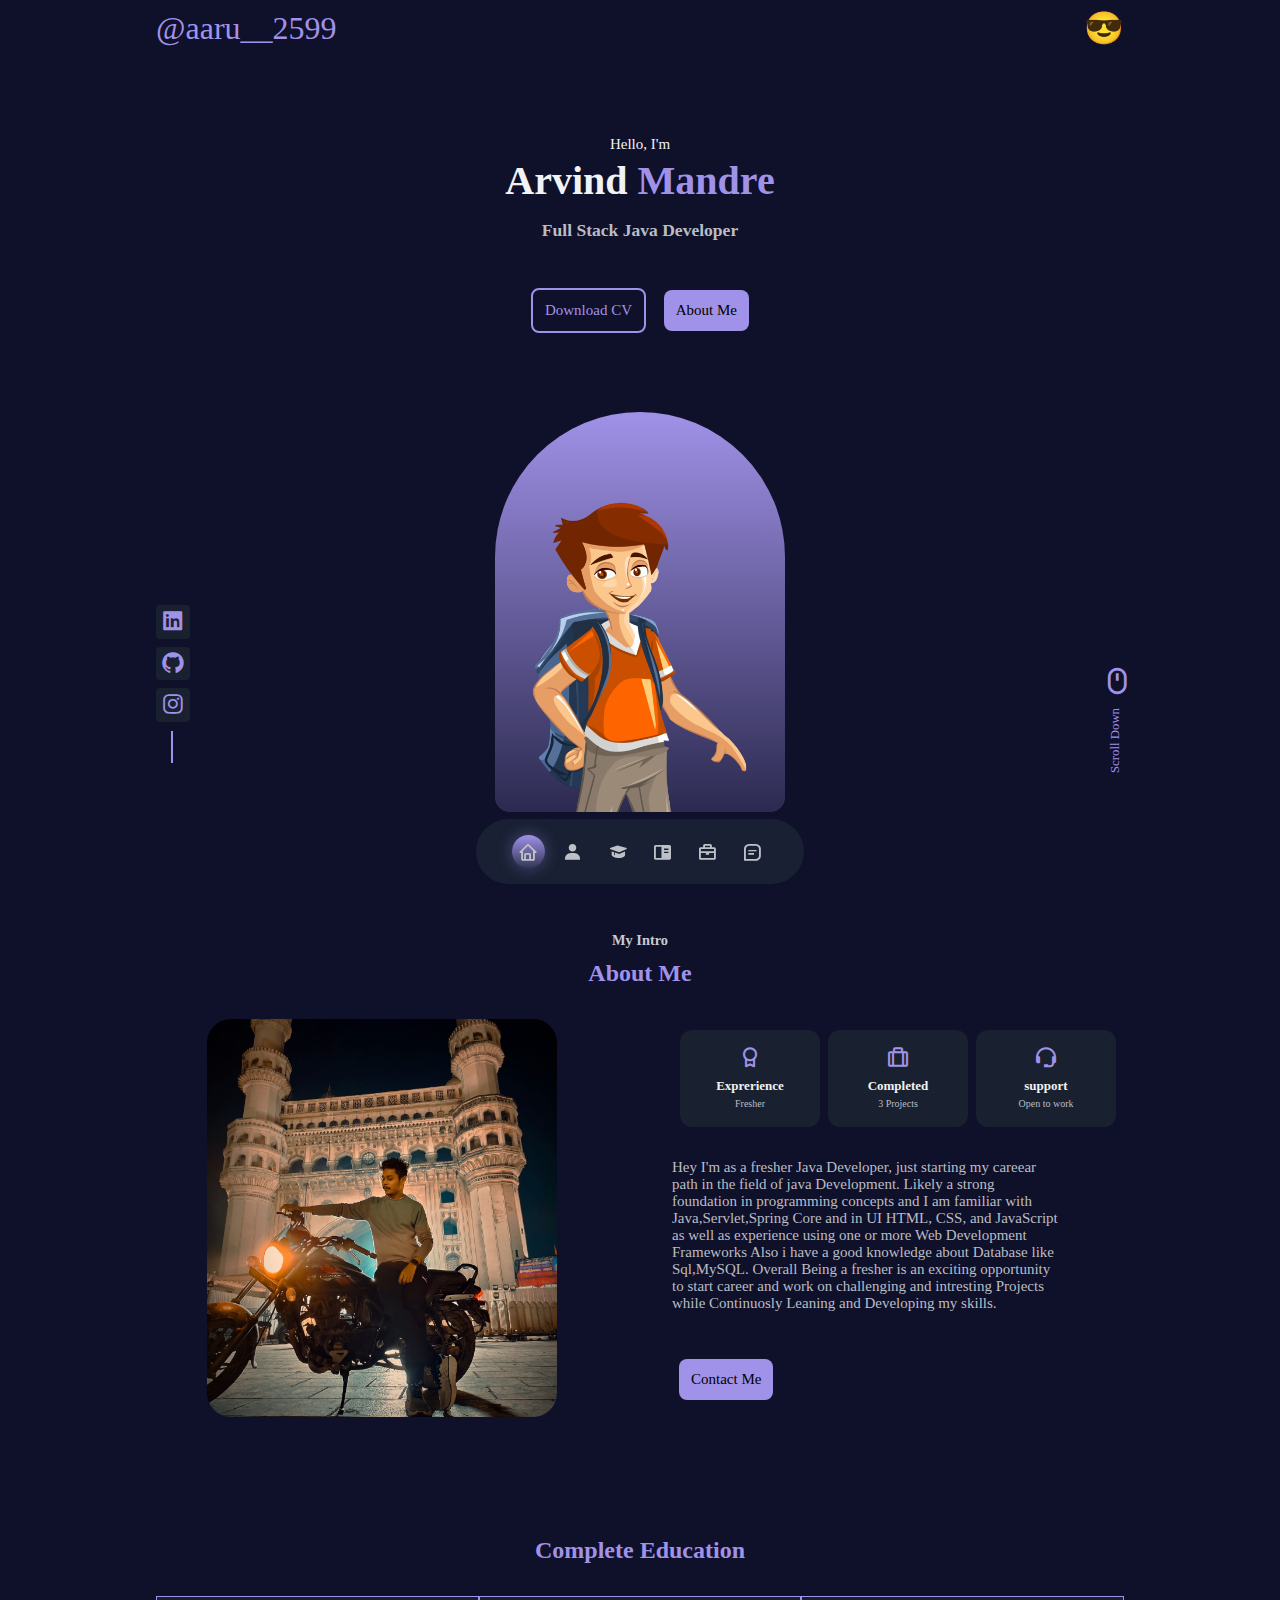
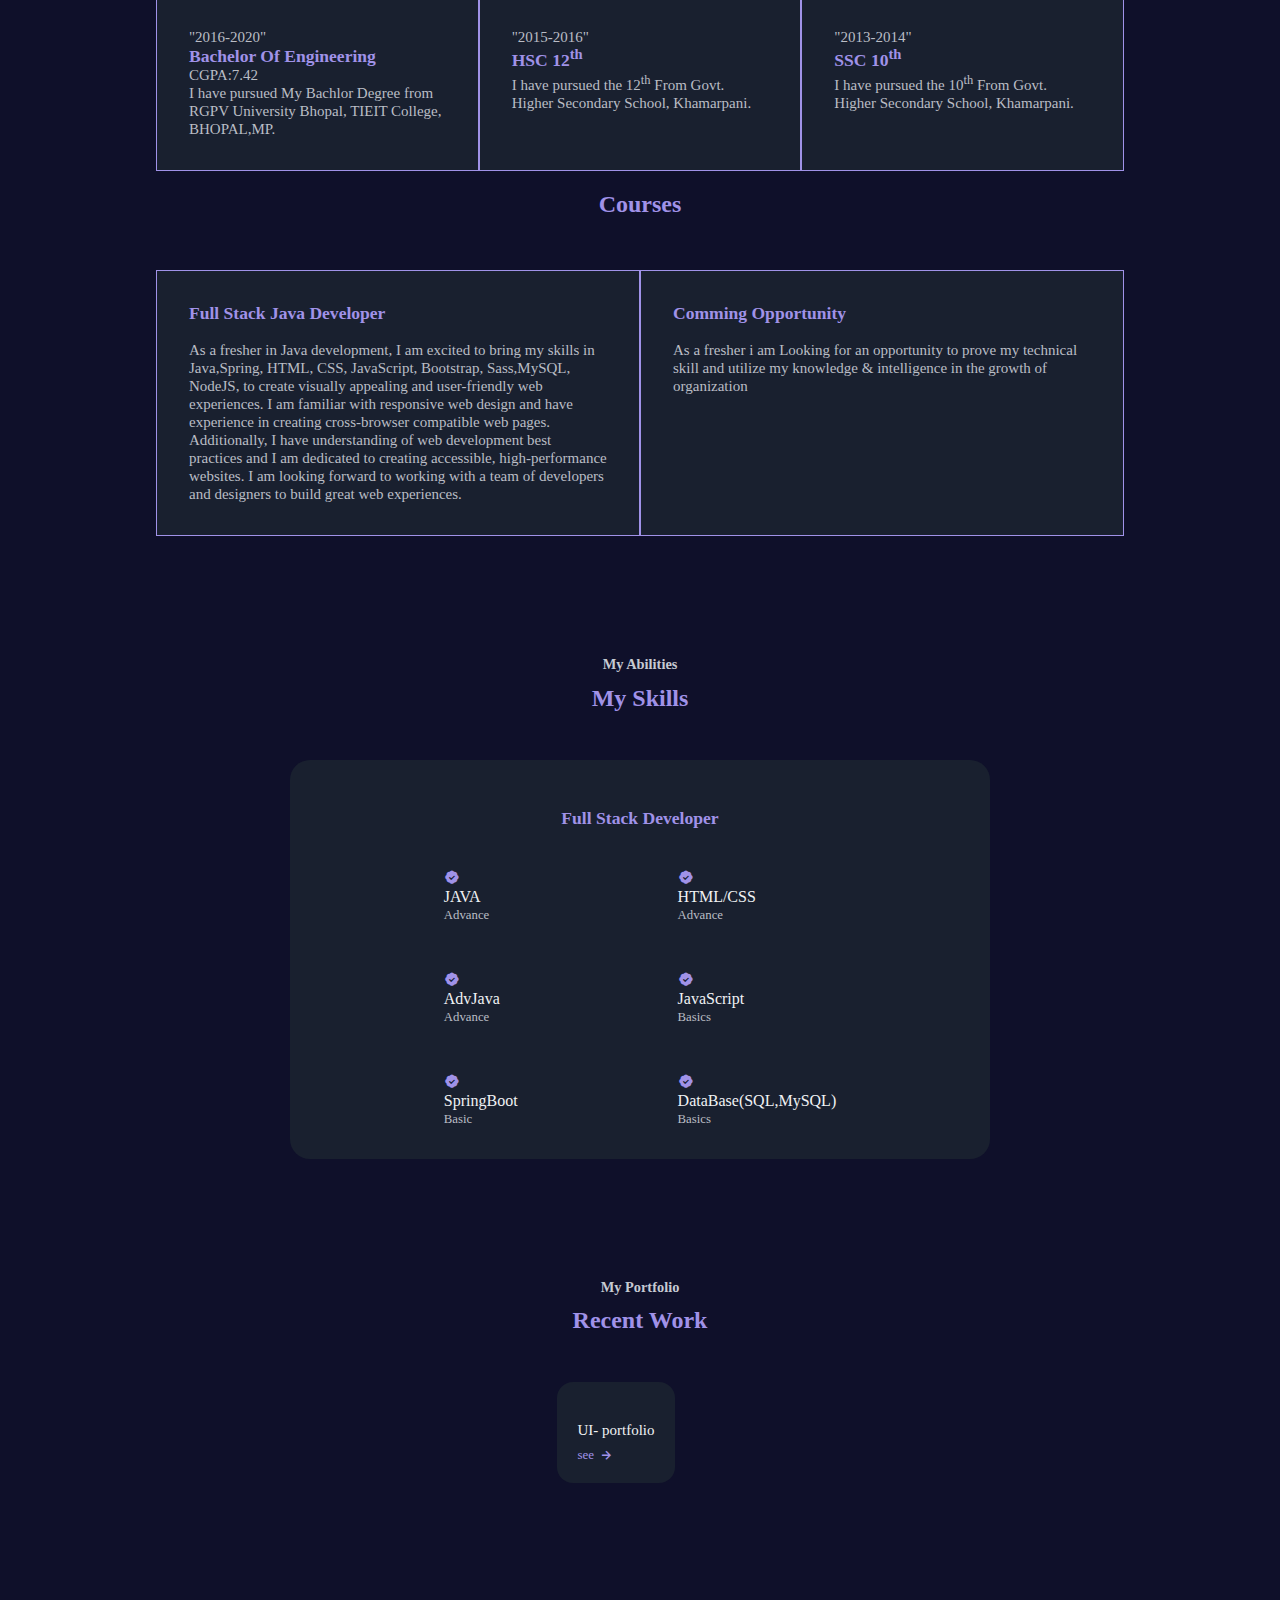
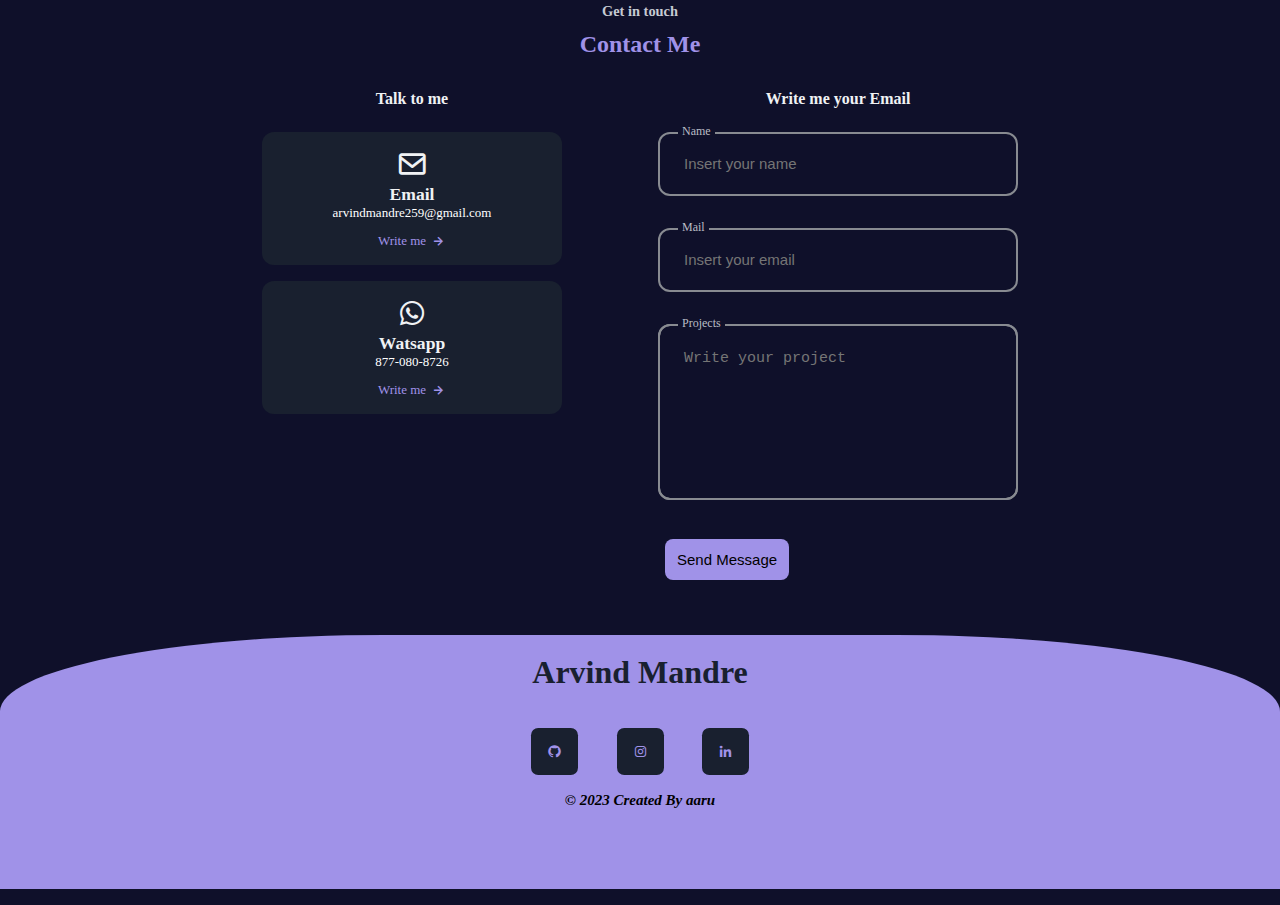
==== Index.html @ a170b175 "My portfplio" ====
<!DOCTYPE html>
<html lang="en">

<head>
    <meta charset="UTF-8">
    <meta http-equiv="X-UA-Compatible" content="IE=edge">
    <meta name="viewport" content="width=device-width, initial-scale=1.0">
    <title>Portfolio</title>
    <link rel="stylesheet" href="./profile/PortfolioStyle.css">
    <link rel="preconnect" href="https://fonts.googleapis.com">
    <link rel="preconnect" href="https://fonts.gstatic.com" crossorigin>
    <link href="https://fonts.googleapis.com/css2?family=Poppins:ital,wght@0,100;0,300;0,400;1,100;1,200&display=swap"
        rel="stylesheet">
    <link rel="stylesheet" href="https://unpkg.com/boxicons@latest/css/boxicons.min.css">

</head>

<body>




    <!-----------------------------------------------------------header------------------------------>
    <header class="header" id="header">
        <nav class="nav container">
            <a href="#" class="nav_logo">@aaru__2599</a>
            <div class="nav_menu">
                <ul class="nav_list">
                    <li class="nav_item">
                        <a href="#home" class="nav_link active-link">
                            <i class='bx bx-home'></i>
                        </a>
                    </li>

                    <li class="nav_item">
                        <a href="#about" class="nav_link">
                            <i class='bx bxs-user'></i>
                        </a>
                    </li>

                    <li class="nav_item">
                        <a href="#education" class="nav_link">
                            <i class='bx bxs-graduation'></i>
                        </a>
                    </li>

                    <li class="nav_item">
                        <a href="#skills" class="nav_link">
                            <i class='bx bxs-book-content'></i>
                        </a>
                    </li>

                    <li class="nav_item">
                        <a href="#work" class="nav_link">
                            <i class='bx bx-briefcase'></i>
                        </a>
                    </li>

                    <li class="nav_item">
                        <a href="#contact" class="nav_link">
                            <i class='bx bx-message-square-detail'></i>
                        </a>
                    </li>

                </ul>
            </div>

            <p>&#128526;</p>

        </nav>

    </header>


    <!--------------------------------------------------Main section----------------------------------------------->
    <main class="main">


        <!--------------------------------------------------Home section----------------------------------------------->
        <section class="home section" id="home">


            <div class="home_container container grid">
                <div class="home_data">
                    <span class="home_greeting">Hello, I'm</span>
                    <h1 class="home_name">Arvind<Span> Mandre</Span></h1>

                    <h3 class="home_education">Full Stack Java Developer</h3>

                    <div class="home_button">
                        <a download="" href="./profile/Arvind_Resume.pdf" class="button button--ghost">
                            Download CV
                        </a>
                        <a href="#about" class="button">About Me</a>
                    </div>


                </div>

                <div class="home_handle">
                    <img src="./profile/myimage.jpg" alt="" width="500" class="home_img">
                </div>
                <div class="home_social">
                    <a target="_blank" href="https://www.linkedin.com/in/arvind-mandre/" class="home-social-link">
                        <i class='bx bxl-linkedin-square'></i>
                    </a>
                    <a target="_blank" href="https://github.com/aaru2599" class="home-social-link">
                        <i class='bx bxl-github'></i>
                    </a>
                    <a target="_blank" href="https://www.instagram.com/aaru__2599/" class="home-social-link">
                        <i class='bx bxl-instagram'></i>
                    </a>

                </div>
                <a href="#about" class="home_scroll">
                    <i class='bx bx-mouse'></i>
                    <span class="home_scroll-name">Scroll Down</span>
                </a>
            </div>

        </section>



        <!--------------------------------------------------About section----------------------------------------------->

        <section class="about section" id="about">
            <span class="section_subtitle">
                My Intro
            </span>
            <h2 class="section_title">About Me</h2>

            <div class="about_container container grid">
                <img src="./profile/About-me.jpg" class="about_img" alt="">

                <div class="about_data">
                    <div class="about_info">
                        <div class="about_box">
                            <i class='bx bx-award  about_icon'></i>
                            <h3 class="about_title">Exprerience</h3>
                            <span class="about_subtitle">Fresher</span>

                        </div>
                        <div class="about_box">
                            <i class='bx bx-briefcase-alt about_icon'></i>
                            <h3 class="about_title">Completed</h3>
                            <span class="about_subtitle">3 Projects</span>

                        </div>
                        <div class="about_box">
                            <i class='bx bx-support about_icon'></i>
                            <h3 class="about_title">support</h3>
                            <span class="about_subtitle">Open to work</span>

                        </div>
                    </div>
                    <p class="about_description">

                        Hey I'm as a fresher Java Developer, just starting my careear
                        path in the field of java Development. Likely a strong foundation in programming concepts and
                        I am familiar with  Java,Servlet,Spring Core and in UI HTML,
                        CSS, and JavaScript as well as experience using one or more Web Development Frameworks Also i have a good knowledge about Database like Sql,MySQL. Overall
                        Being a fresher is an exciting
                        opportunity to start career and work on challenging and intresting
                        Projects while Continuosly Leaning and Developing my skills.
                    </p>

                    <a href="#contact" class="button">Contact Me</a>
                </div>
            </div>




        </section>

        <!--------------------------------------------------Education section----------------------------------------------->


        <section class="education section" id="education">

            <h2 class="section_title">Complete Education</h2>

            <div class="education_container container grid">
                <div class="col">
                    <div class="box">
                        <span>"2016-2020"</span>
                        <h3>Bachelor Of Engineering</h3>
                        <span>CGPA:7.42</span>
                        <p>I have pursued My Bachlor Degree from RGPV University Bhopal, TIEIT College, BHOPAL,MP.</p>
                    </div>

                    <div class="box">
                        <span>"2015-2016"</span>
                        <h3>HSC 12<sup>th</sup></h3>
                        <p>I have pursued the 12<sup>th</sup> From Govt. Higher Secondary School, Khamarpani.</p>
                    </div>
                    <div class="box">
                        <span>"2013-2014"</span>
                        <h3>SSC 10<sup>th</sup></h3>
                        <p>I have pursued the 10<sup>th</sup> From Govt. Higher Secondary School, Khamarpani.</p>
                    </div>

                </div>
                <h3 class="section_title">Courses</h3>
                <div class="col">
                    <div class="box">
                        <!-- <h4>"10<sup>th</sup> Nov 2022 - Currently pursuing"</h4> -->
                        <h3>Full Stack Java Developer</h3><br>
                        <p>As a fresher in Java development, I am excited to bring my skills in Java,Spring, HTML, CSS, JavaScript,
                            Bootstrap, Sass,MySQL, NodeJS,  to create visually appealing and user-friendly
                            web experiences. I am familiar with responsive web design and have experience in creating
                            cross-browser compatible web pages. Additionally, I have understanding of web development
                            best practices and I am dedicated to creating accessible, high-performance websites. I am
                            looking forward to working with a team of developers and designers to build great web
                            experiences.</p>
                    </div>
                    <div class="box">
                        <!-- <span>Next-Step</span> -->
                        <h3>Comming Opportunity</h3>
                        <br>
                        <p style="font-size: 15px;"> As a fresher i am Looking for an opportunity to prove my technical skill and
                            utilize my knowledge & intelligence in the growth of
                            organization</p>
                    </div>

                </div>


            </div>




        </section>




        <!--------------------------------------------------Skills section----------------------------------------------->

        <section class="skills section" id="skills">
            <span class="section_subtitle">My Abilities</span>
            <h2 class="section_title">My Skills</h2>

            <div class="skills_container container grid">
                <div class="skills_content">
                    <h3 class="skills_title">Full Stack  Developer</h3>

                    <div class="skills_box">
                        <div class="skills_group">
                            <div class="skills_data">
                                <i class='bx bxs-badge-check'></i>

                                <div>
                                    <h3 class="skills_name">JAVA</h3>
                                    <span class="skills_level">Advance</span>
                                </div>
                            </div>

                            <div class="skills_data">
                                <i class='bx bxs-badge-check'></i>

                                <div>
                                    <h3 class="skills_name">AdvJava</h3>
                                    <span class="skills_level">Advance</span>
                                </div>
                            </div>

                            <div class="skills_data">
                                <i class='bx bxs-badge-check'></i>

                                <div>
                                    <h3 class="skills_name">SpringBoot</h3>
                                    <span class="skills_level">Basic</span>
                                </div>
                            </div>
                        </div>

                        <div class="skills_group">
                            <div class="skills_data">
                                <i class='bx bxs-badge-check'></i>

                                <div>
                                    <h3 class="skills_name">HTML/CSS</h3>
                                    <span class="skills_level">Advance</span>
                                </div>
                            </div>



                            <div class="skills_data">
                                <i class='bx bxs-badge-check'></i>

                                <div>
                                    <h3 class="skills_name">JavaScript</h3>
                                    <span class="skills_level">Basics</span>
                                </div>
                            </div>


                            <div class="skills_data">
                                <i class='bx bxs-badge-check'></i>

                                <div>
                                    <h3 class="skills_name">DataBase(SQL,MySQL)</h3>
                                    <span class="skills_level">Basics</span>
                                </div>
                            </div>


                        </div>
                    </div>
                </div>


            </div>

        </section>





        <!--------------------------------------------------Work section----------------------------------------------->

        <section class="work section" id="work">

            <span class="section_subtitle">My Portfolio</span>
            <h2 class="section_title">Recent Work</h2>


            <div class="work_container container grid">
                <div class="work_card">
                    <img src="./public/images/work-image-1.png" class="work_img" alt="">

                    <h3 class="work_title">UI- portfolio</h3>
                    <a href="#" target="_blank" class="work_button">
                        see <i class='bx bx-right-arrow-alt work_icon'></i>
                    </a>
                </div>


            </div>
        </section>

        <!--------------------------Contact section-------------------------------------->

        <section class="contact section" id="contact">
            <span class="section_subtitle">Get in touch</span>
            <h2 class="section_title">Contact Me</h2>


            <div class="contact_container container grid">
                <div class="contact_content">
                    <h3 class="contact_title">Talk to me</h3>

                    <div class="contact_info">
                        <div class="contact_card">
                            <i class='bx bx-envelope contact_card-icon'></i>
                            <h3 class="contact_cart-title">Email</h3>
                            <span class="contact_card-data">arvindmandre259@gmail.com</span>

                            <a href="mailto:arvindmandre259@gmail.com" target="_blank" class="contact_button">
                                Write me <i class='bx bx-right-arrow-alt contact_button-icon'></i>
                            </a>
                        </div>

                        <div class="contact_card">
                            <i class='bx bxl-whatsapp contact_card-icon'></i>
                            <h3 class="contact_cart-title">Watsapp</h3>
                            <span class="contact_card-data">877-080-8726</span>

                            <a href="https://wa.me/918770808726?text=Hey Arvind" target="_blank" class="contact_button">
                                Write me <i class='bx bx-right-arrow-alt contact_button-icon'></i>
                            </a>
                        </div>
                    </div>
                </div>

                <div class="contact_content">
                    <h3 class="contact_title">Write me your Email</h3>
                    <form action="" class="contact_form">

                        <div class="contact_form-div">
                            <label for="" class="contact_form-tag">Name</label>
                            <input type="text" placeholder="Insert your name" class="contact_form-input">
                        </div>

                        <div class="contact_form-div">
                            <label for="" class="contact_form-tag">Mail</label>
                            <input type="text" placeholder="Insert your email" class="contact_form-input">
                        </div>

                        <div class="contact_form-div contact_form-area">
                            <label for="" class="contact_form-tag">Projects</label>
                            <input type="text" class="contact_form-input">
                            <textarea name="" id="" cols="30" rows="10" placeholder="Write your project"
                                class="contact_form-input"></textarea>
                        </div>

                        <button class="button">Send Message</button>

                    </form>
                </div>
            </div>
            <!-- </section> -->

            <!-------------------------------------------------- Footer ----------------------------------------------->
            <footer class="footer">
                <h3 class="footer_title">Arvind Mandre</h3>
                <div class="footer_social">
                    <a target="_blank" href="https://github.com/aaru2599"><i class='bx bxl-github'></i></a>
                    <a target="_blank" href="https://www.instagram.com/aaru__2599"><i
                            class='bx bxl-instagram icons'></i></a>
                    <a target="_blank" href="https://www.linkedin.com/in/arvind-mandre"><i
                            class='bx bxl-linkedin icons'></i></a>

                </div>
                <p class="Copyright">&#169; 2023 Created By aaru</p>


            </footer>
    </main>

</body>

</html>
---- profile/PortfolioStyle.css ----
*{
    box-sizing: border-box;
    padding: 0;
    margin: 0;
}
html{
    scroll-behavior: smooth;
}
body,button,input,textarea{
    font-family: 'Poppins' sans-serif;
    font-size: .938rem;
}
body{
    background-color:  hsl(237, 48%, 11%);
    color: hsl(220, 9%, 75%);
}
h1,h2,h3{
    color: hsl(220, 15%, 95%);
    font-weight: 600;
}
ul{
    list-style: none;
}
a{
    text-decoration: none;
}
button{
    cursor: pointer;
    border: none;
    outline: none;
}
img{
    max-width: 100%;
    height: auto;
}
.container{
    max-width: 968px;
    margin-left: 1rem;
    margin-right: 1rem;
}
.grid{
    display: grid;
    gap: 1.25rem;
}
.main{
    overflow: hidden;
}
.section{
    padding: 4.5rem 0 1rem;
}
.section_title,.section_subtitle{
    text-align: center;
}
.section_title{
    font-size: 1.5rem;
    color: hsl(250, 65%, 74%); /*first-color*/
    margin-bottom: 1rem;
}
.section_subtitle{
    display: block;
    font-size: .90rem;
    color: hsl(220, 12%, 80%);
    font-weight: 800;
    margin-bottom: 0.70rem;
}


/*------------------------------------------------- Header -----------------------------------------------*/
.header{
    position: fixed;
    top: 0;
    left: 0;
    width: 100%;
    background-color:  hsl(237, 48%, 11%);
    z-index: 100;
    
}
.nav{
    height: 3.5rem;
    display: flex;
    justify-content: space-between;
    align-items: center;
    
    
}
.nav_logo{
    font-size: 2rem;
    color: hsl(250, 65%, 74%);
    font-weight: 500;
    transition: .4s;
}
.nav_logo:hover{
    color: hsl(248, 65%, 71%);
}
.nav_menu{
    position: fixed;
    bottom: 1rem;
    background-color: hsl(220, 32%, 16%, .8 ) ;
    width: 90%;
    border-radius: 4rem;
    padding: 1rem 2.25rem;
    backdrop-filter: blur(10px);
}
.nav_list{
    display: flex;
    justify-content: space-between;
    align-items: center;
}
.nav_link{
    color: hsl(220, 8%, 76%);
    font-size: 1.25rem;
    padding: .4rem;
    display: flex;
    border-radius: 5rem;
}
.nav p{
    font-size: 2rem;
}
.active-link{
    background: linear-gradient(180deg,
                hsl(250, 65%, 74%, 1),
                hsl(250, 65%, 74%, .2)
                );
    box-shadow: 0 0 16px  hsl(250, 65%, 74%, .4);
}
.scroll-header{
    box-shadow: 0 4px 4px hsla(0, 0, 4%, .3);
}


/*------------------------------------------------- Home section -----------------------------------------------*/
.home_container{
    position: relative;
    row-gap: 4.5rem;
    padding-top: 2rem;
}
.home_data{
    text-align: center;
}

.home_greeting{
    display: block;
    color: hsl(220, 15%, 95%);
    margin-bottom: .25rem;
}
.home_education{
    color:  hsl(220, 9%, 75%);
    margin-bottom: 2.5rem;
    margin-top: 1rem;
}
.home_name{
    font-size: 2.5rem;
}
.home_name span{
    color: hsl(250, 65%, 74%);
}
.home_img{
    width: 160px;
}
.home_handle{
    justify-self: center;
    width: 190px;
    height: 293px;
    background: linear-gradient(180deg,
            hsl(250, 65%, 74%, 1),
            hsl(250, 65%, 74%, .2)                  
        );
    border-radius: 10rem 10rem 1rem 1rem;
    display: flex;
    align-items: flex-end;
    justify-content: center;
    overflow: hidden;
}

.home_buttons{
    display: flex;
    justify-content: center;
    align-items: center;
    gap: 1.5rem;
}

.home_social,.home_scroll{
    position: absolute;
}
.home_social{
    bottom: 5rem;
    display: grid;
    left: 0;
    row-gap: .5rem;
}
.home_social::after{
    content: '';
    width: 32px;
    height: 2px;
    background-color: hsl(250, 65%, 74%);
    transform: rotate(90deg) translate(16px, 3px);
}

.home-social-link{
    width: max-content;
    background-color: hsl(220, 31%, 14%);
    color: hsl(250, 65%, 74%);
    padding: .25rem;
    border-radius: .25rem;
    display: flex;
    font-size: 1.60rem;
    transition: .4s;
}
.home-social-link:hover{
    background-color: hsl(250, 65%, 74%);
    color: #fff;
}

.home_scroll{
    color: hsl(250, 65%, 74%);
    right: -1.5rem;
    bottom: 4rem;
    display: grid;
    justify-content: center;
    row-gap: 2.25rem;
    
}
.home_scroll i{
    font-size: 2rem;
}
.home_scroll-name{
    font-size: .80rem;
    margin-left: -18px;
    transform: rotate(-90deg);

}
.button{
    display: inline-block;
    background-color: hsl(250, 65%, 74%);
    color: hsl(0, 0%, 0%);
    padding: .75rem;
    border-radius: .5rem;
    font-weight: 500;
    transition: .4s;
    margin: 7px;
  
}
.button:hover{
    background-color: transparent;
    color: hsl(0, 0%, 100%);
   
}
.button--ghost{
    background-color: transparent;
    border: 2px solid hsl(250, 65%, 74%);
    color: hsl(250, 65%, 74%);
    font-weight: 500;

} 
.button--ghost:hover{
    background-color: hsl(250, 65%, 74%);
    color: black;
    font-weight: 500;
}


/*------------------------------------------------- About section -----------------------------------------------*/

.about_container{
    row-gap: 2.5rem;
}

.about_img{
    width: 220px;
    border-radius: 1.5rem;
    justify-self: center;
}
.about_data{
    text-align: center;
}
.about_info{
    display: grid;
    grid-template-columns: repeat(3, 1fr);
    gap: .5rem;
    margin-bottom: 2rem;
}
.about_box{
    background-color: hsl(220, 31%, 14%);
    border-radius: .75rem;
    padding: .75rem .5rem;
}
.about_icon{
    font-size: 1.5rem;
    color:hsl(250, 65%, 74%) ;
    margin-bottom: .5rem;
    
}
.about_title{
    font-size: .813rem;
}
.about_subtitle{
    font-size: .625rem;
}
.about_description{
    margin-bottom: 2rem;
}



/*------------------------------------------------- Education section -----------------------------------------------*/




.education_container .col{
    display: flex;
}
.col h3{
    color: hsl(250, 65%, 74%);
}
.col .box{
    padding: 2rem;
    width: 100%;
    background-color: hsl(220, 31%, 14%);
    border: 1px solid hsl(250, 65%, 74%);
}

.box span{
    font-weight: 500
}
.box p{
    line-height: 18px;
   
    
}





/*------------------------------------------------- Skills section -----------------------------------------------*/


.skills_container{
    row-gap: 2rem;
    padding-top: 1rem;

}
.skills_content{
    background-color: hsl(220, 31%, 14%);
    border-radius: 1.25rem;

}
.skills_title{
    padding: 1rem;
    font-size: 1.1rem;
    font-weight: 600;
    color: hsl(250, 65%, 74%);
    text-align: center;
    margin-bottom: 1.5rem;
    
}
.skills_box{
    display: flex;
    justify-content: center;
    column-gap: 10rem;
}

.skills_group{
    display: grid;
    align-content: flex-start;
    row-gap: 3rem;


}
 
.skills .bxs-badge-check{
    font-size: 1rem;
    color: hsl(250, 65%, 74%);
}
.skills_name{
    font-size: 1rem;
    font-weight: 500;
    line-height: 18px;
    

}

.skills_level{
    font-size: .800rem;

}

/*------------------------------------------------- Work section -----------------------------------------------*/

.work_container{
    padding-top: 1rem;

}
.work_filters{
    display: flex;
    justify-content: center;
    align-items: center;
    column-gap: .75rem;
    margin-bottom: 2rem;
}

.work_item{
    cursor: pointer;
    color: hsl(220, 15%, 95%);
    padding: .25rem .75rem;
    border-radius: .5rem;
}
.work_card{
    background-color: hsl(220, 31%, 14%);
    padding: 1rem;
    border-radius: 1rem;
}
.work_img{
    border-radius: .50rem;
    margin-bottom: .75rem;

}
.work_title{
    font-size: .938rem;
    font-weight: 500;
    margin-bottom: .25rem;
}
.work_button{
    width: max-content;
    color: hsl(250, 65%, 74%);
    font-size: .813rem;
    display: flex;
    align-items: center;
    column-gap: .25rem;

}
.work_button:hover .work_icon{
    transform: translateX(.25rem);
}
.work_icon{
    font-size: 1rem;
    transition: .4s;

}

.active-work{
    background-color: hsl(250, 65%, 74%);
    color: hsl(237, 48%, 11%);
}


/*------------------------------------------------- Contact section -----------------------------------------------*/

.contact_container{
    row-gap: 3rem;
    padding-bottom: 3rem;
}
.contact_title{
    text-align: center;
    font-size:1rem;
    margin-bottom: 1.5rem;
}
.contact_info{
    display: grid;
    gap: 1rem;
}
.contact_card{
    background-color: hsl(220, 31%, 14%);
    padding: 1rem;
    border-radius: .75rem;
    text-align: center;
}
.contact_card-icon{
    font-size: 2rem;
    color: hsl(220, 15%, 95%);
    margin-bottom: .25rem;
}

.contact_card-title,
.contact_card-data{
    font-size: .813rem;

}
.contact_card-title{
    font-weight: 500;
}
.contact_card span{
    display: block;
    margin-bottom: .75rem;
    color: white;
}
.contact_button{
    color: hsl(250, 65%, 74%);
    font-size: .813rem;
    display: flex;
    align-items: center;
    justify-content: center;
    column-gap: .25rem;
}
.contact_button:hover .contact_button-icon{
    transform: translateX(.25rem);
}
.contact_button-icon{
    font-size: 1rem;
    transition: .4s;
}
.contact_form-div{
    position: relative;
    margin-bottom: 2rem;
    height: 4rem;
}
.contact_form-input{
    position: absolute;
    left: 0;
    top: 0;
    width: 100%;
    height: 100%;
    border: 2px solid  hsl(220, 4%, 55%);
    background: none;
    color: hsl(220, 9%, 75%);
    outline: none;
    padding: 1.5rem;
    border-radius: .75rem;
    z-index: 1;
}
.contact_form-tag{
    position: absolute;
    top: -.75rem;
    left: 1.25rem;
    font-size: .75rem;
    padding: .25rem;
    background-color: hsl(237, 48%, 11%);
    z-index: 10;
}
.contact_form-area{
    height: 11rem;

}
.contact_form-area textarea{
    resize: none;
}

/*------------------------------------------------- Footer -----------------------------------------------*/

.footer{
    text-align: center;
    padding-bottom: 5rem;
    background-color: hsl(250, 65%, 74%);
    border-radius: 30% 30% 0 0;
    
}
.footer_title{
    color: hsl(220, 31%, 14%);
    font-size: 2rem;
    padding: 1.2rem;

}
.footer_social i{
    padding: 1rem;
    margin: 1.1rem;
    border-radius: .45rem;
    background-color: hsl(220, 31%, 14%);
    color: hsl(250, 65%, 74%);
    transition: .4s;
}
.footer_social i:hover{
    color: white;
    transition: .4s;
    transform: translatey(-10px);
}
.footer .Copyright{
    color: black;
    font-weight: 600;
    font-style: italic;
}

/*------------------------------------------------- All media Query -----------------------------------------------*/

@media screen and (max-width: 320px){
    .nav_menu{
        padding: .1rem 1.5rem;
    }
    .home_buttons{
        flex-direction: column;
    }
    .home_handle{
        width: 150px;
        height: 253px;
    }
    .home_img{
        width: 130px;
    }
    .about_info{
        grid-template-columns: repeat(2,1fr);
    }
    .skills_box{
        column-gap: 1rem;
    }
    .skills_name{
        font-size: .813rem;
    }
    .services_container{
        grid-template-columns: 145px;
        justify-content: center;
    }
    .work_item{
        font-size: .813rem;
    }
    .work_filters{
        column-gap: .25rem;
    }
    .footer{
        border-radius: 30% 30% 0 0;
    }

}

@media screen and (min-width:576px){
    .nav_menu{
        width: 328px;
        left: 0;
        right: 0;
        margin: 0 auto;
    }
    .about_info{
        grid-template-columns: repeat(3, 140px);
        justify-content: center;
    }
    .about_description{
        padding: 0 5rem;
    }
    .skills_container{
        justify-content: center;
    }
    .skills_content{
        padding: 2rem 4rem;
    }
    .services_container{
        grid-template-columns: repeat(2, 160px);
        justify-content: center;
    }
    .work_container{
        justify-content: center;
    }
    .work_img{
        width: 295px;
    }
    .contact_info{
        grid-template-columns: 300px;
        justify-content: center;
    }
    .contact_form{
        width: 360px;
        margin: 0 auto;
    }
    

    
}
@media screen and (min-width: 775px){
    .work_container{
        grid-template-columns: repeat(2, max-content);
    }
    .contact_container{
        grid-template-columns: repeat(2, max-content);
        justify-content: center;
        column-gap: 3rem;
    }
}
@media screen and (min-width: 992px){
    .container{
        margin-left: auto;
        margin-right: auto;
    }
    .section{
        padding: 6.5rem 0 1rem;
    }
    .section_title{
        margin-bottom: 2rem;
    }
    .nav{
        height: calc(3.5 + 1rem);

    }
    .home_handle{
        width: 290px;
        height: 400px;
    }
    .home_img{
        width: 220px;
    }
    .home_social-link{
        padding: .4rem;
        font-size: 1.25rem;
    }
    .home_social::after{
        transform: rotate(90deg) translate(16px, 0);
    }
    .home_scroll-icon{
        font-size: 2rem;
    }
    .about_container{
        grid-template-columns: repeat(2, 1fr);
        align-items: center;
        column-gap: 4rem;
    }
    .about_img{
        width: 350px;
    }
    .about_data{
        text-align: initial;
    }
    .about_info{
        justify-content: center;
    }
    .about_box{
        text-align: center;
        padding: 1rem 1.25rem;
    }
    .about_description{
        padding: 0 4rem 0 0;
        margin-bottom: 2.5rem;
    }
    .skills_container{
        grid-template-columns: repeat(1, 700px);
        column-gap: 3rem;
    }
    .services_container{
        grid-template-columns: repeat(3, 193px);
        column-gap: 3rem;
    }
    .work_container{
        gap: 3rem;
    }
    .work_card{
        padding: 1.25rem;
    }
    .work_img{
        margin-bottom: 1rem;
    }
    .work_title{
        margin-bottom: .5rem;
    }
    .contact_container{
        column-gap: 6rem;
    }
    

}
@media (max-width:800px){
    .education_container .col{
        display: block;
    }
}
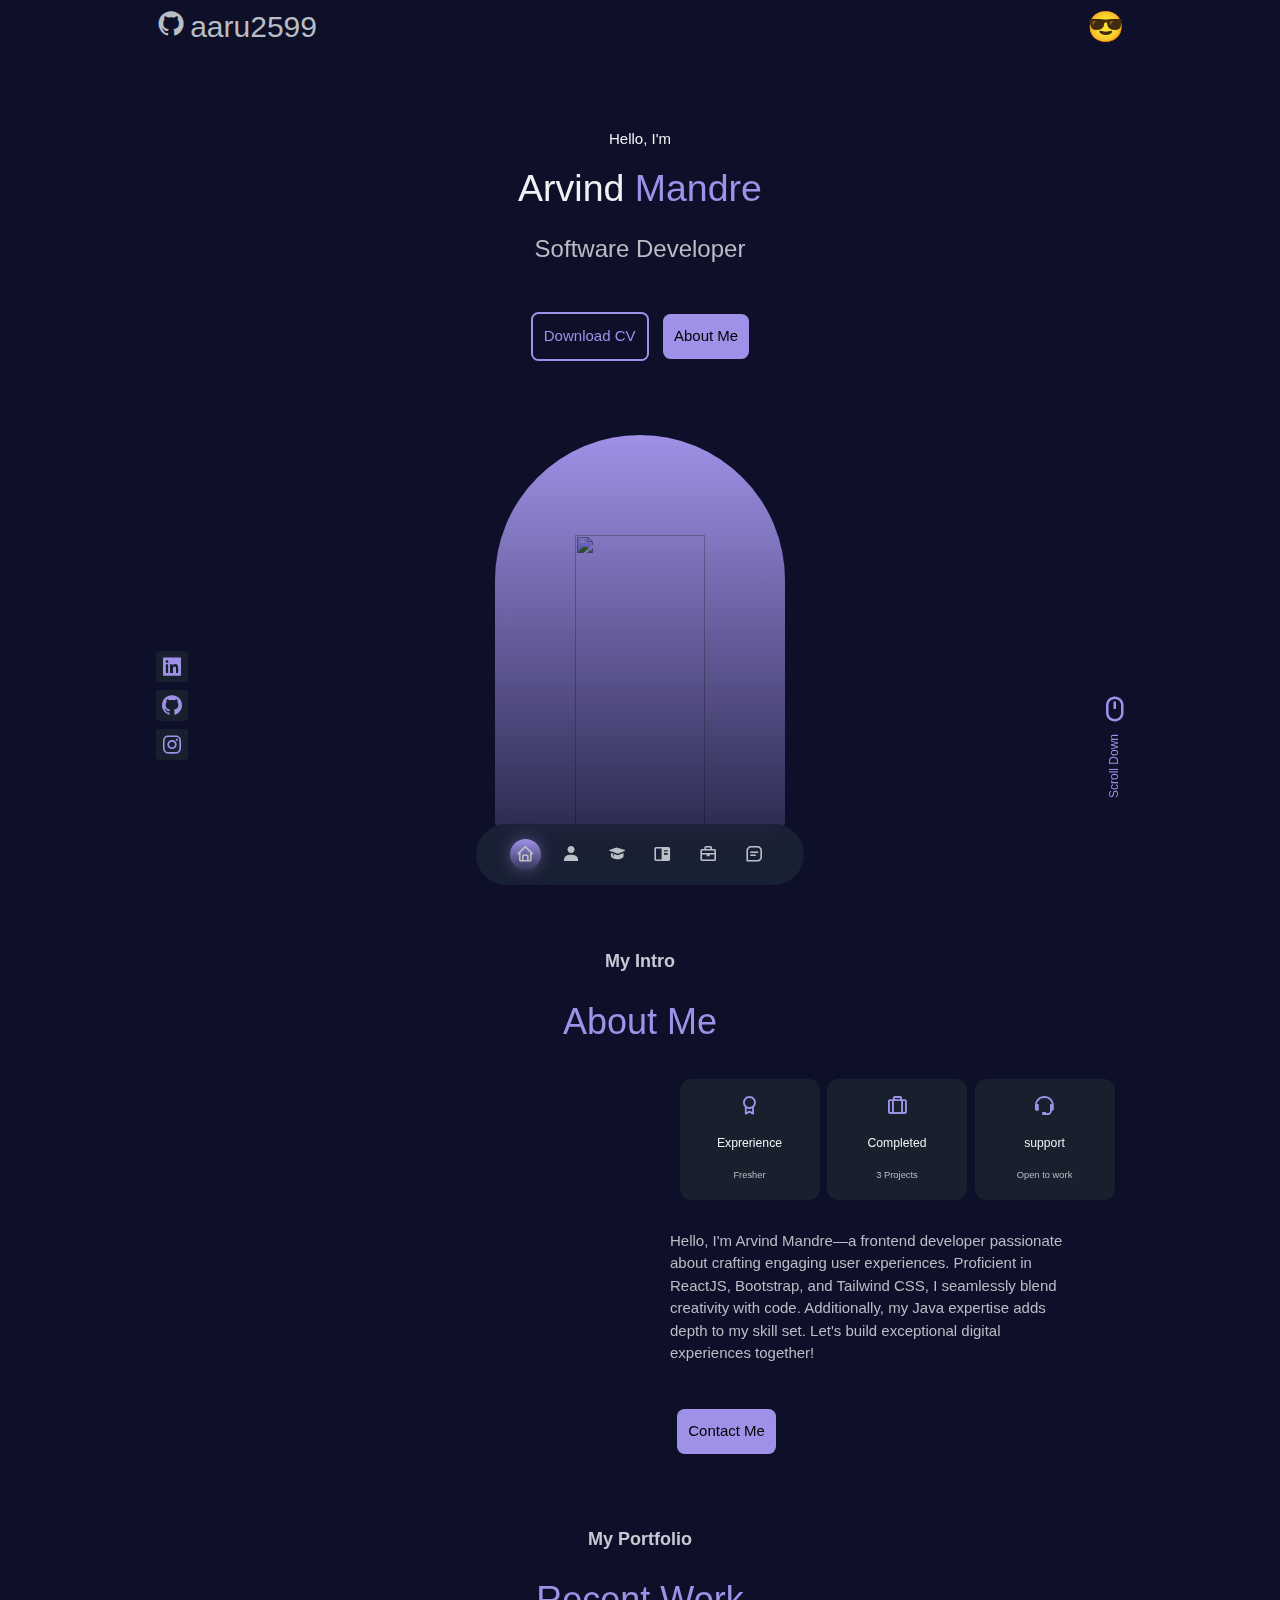
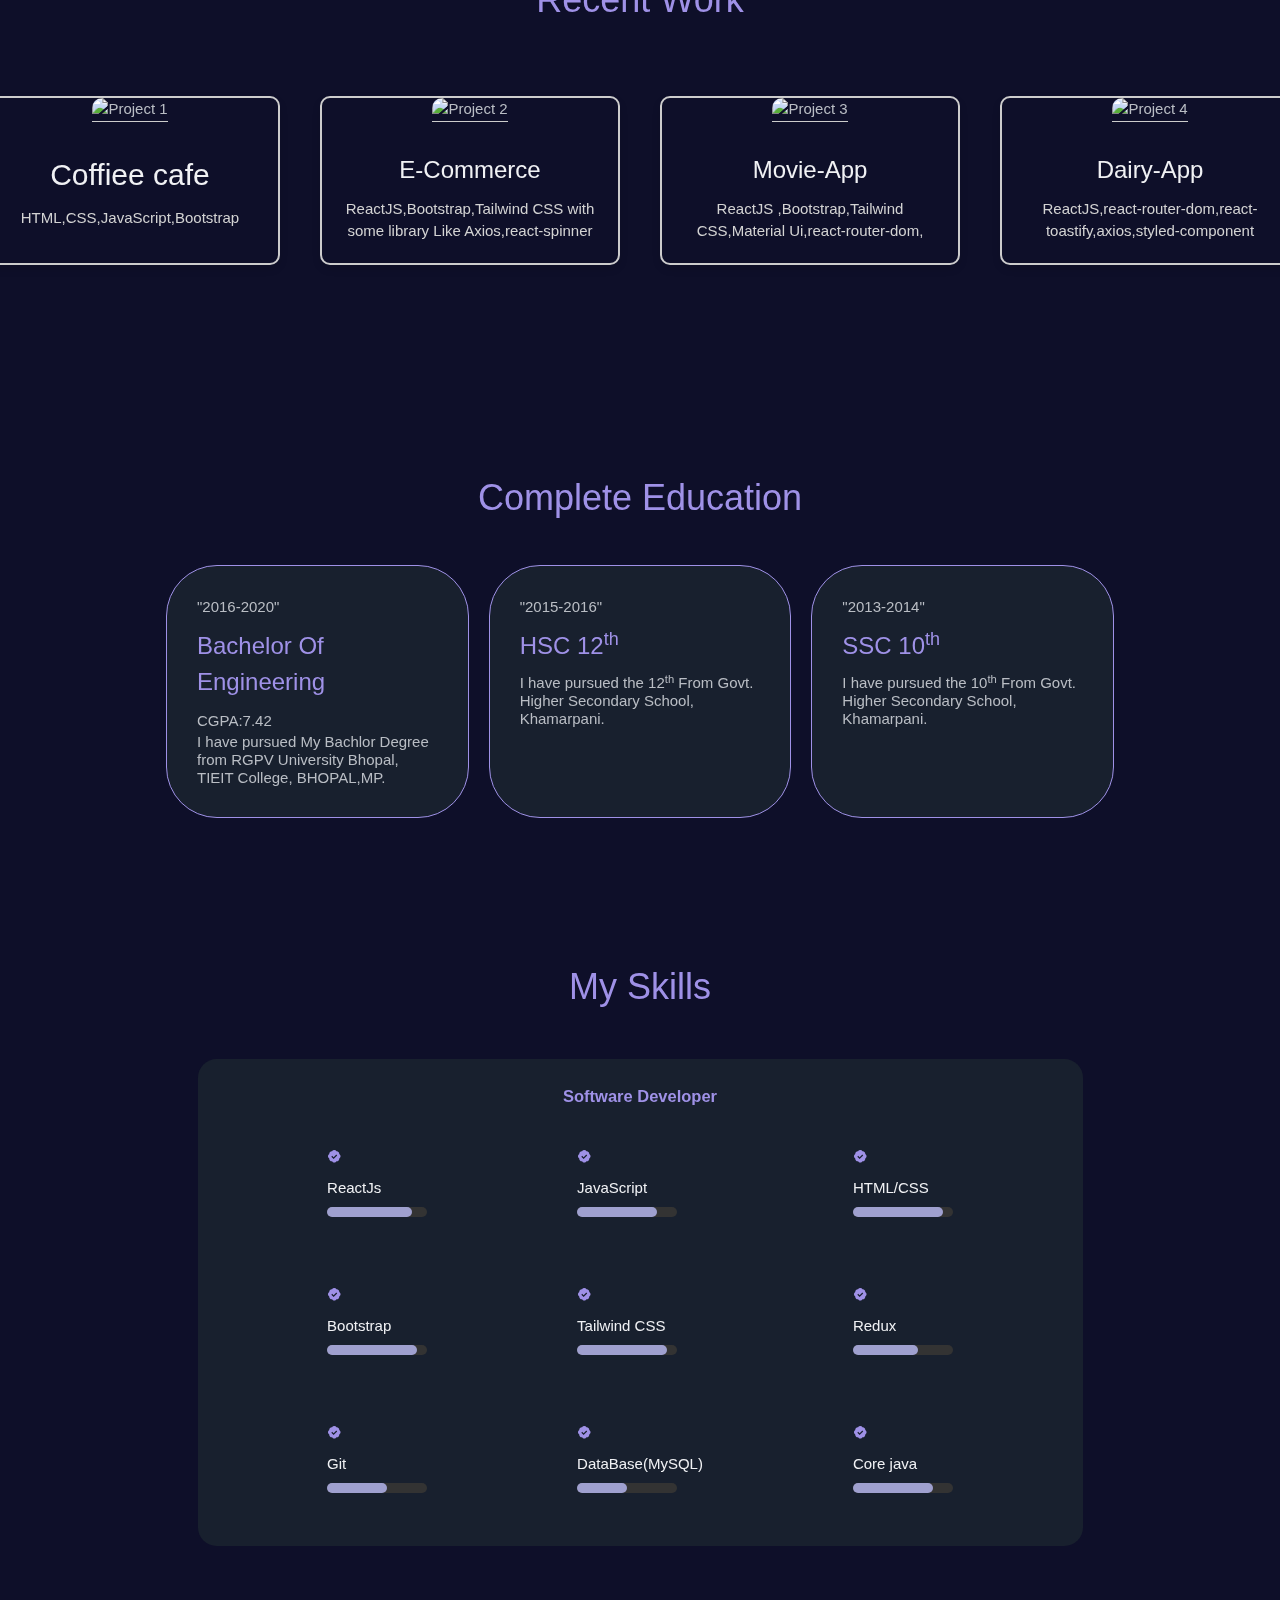
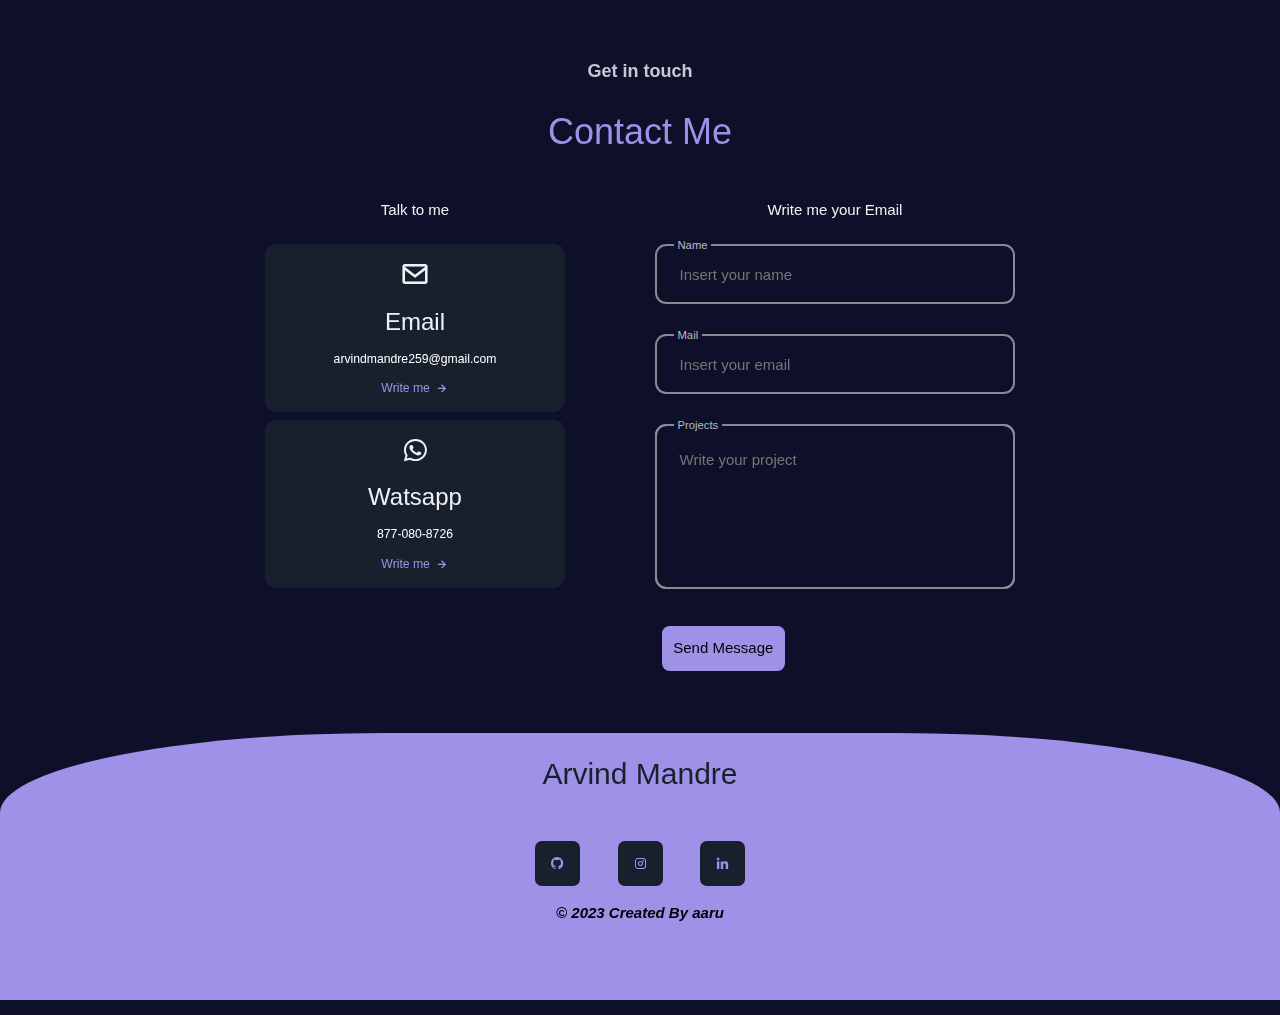
==== commit 7725d9d0: "Optimization" ====
--- a/Index.html
+++ b/Index.html
@@ -1,428 +1,236 @@
-<!DOCTYPE html>
-<html lang="en">
+<!doctypehtml>
+    <html lang=en>
+    <meta charset=UTF-8>
+    <meta content="IE=edge" http-equiv=X-UA-Compatible>
+    <meta content="width=device-width,initial-scale=1" name=viewport>
 
-<head>
-    <meta charset="UTF-8">
-    <meta http-equiv="X-UA-Compatible" content="IE=edge">
-    <meta name="viewport" content="width=device-width, initial-scale=1.0">
     <title>Portfolio</title>
-    <link rel="stylesheet" href="./profile/PortfolioStyle.css">
-    <link rel="preconnect" href="https://fonts.googleapis.com">
-    <link rel="preconnect" href="https://fonts.gstatic.com" crossorigin>
+    <link href=./style/style.css rel=stylesheet>
+    <link href=https://fonts.googleapis.com rel=preconnect>
+    <link href=https://fonts.gstatic.com rel=preconnect crossorigin>
     <link href="https://fonts.googleapis.com/css2?family=Poppins:ital,wght@0,100;0,300;0,400;1,100;1,200&display=swap"
-        rel="stylesheet">
-    <link rel="stylesheet" href="https://unpkg.com/boxicons@latest/css/boxicons.min.css">
-
-</head>
-
-<body>
-
-
-
-
-    <!-----------------------------------------------------------header------------------------------>
-    <header class="header" id="header">
-        <nav class="nav container">
-            <a href="#" class="nav_logo">@aaru__2599</a>
-            <div class="nav_menu">
-                <ul class="nav_list">
-                    <li class="nav_item">
-                        <a href="#home" class="nav_link active-link">
-                            <i class='bx bx-home'></i>
-                        </a>
-                    </li>
-
-                    <li class="nav_item">
-                        <a href="#about" class="nav_link">
-                            <i class='bx bxs-user'></i>
-                        </a>
-                    </li>
-
-                    <li class="nav_item">
-                        <a href="#education" class="nav_link">
-                            <i class='bx bxs-graduation'></i>
-                        </a>
-                    </li>
-
-                    <li class="nav_item">
-                        <a href="#skills" class="nav_link">
-                            <i class='bx bxs-book-content'></i>
-                        </a>
-                    </li>
-
-                    <li class="nav_item">
-                        <a href="#work" class="nav_link">
-                            <i class='bx bx-briefcase'></i>
-                        </a>
-                    </li>
-
-                    <li class="nav_item">
-                        <a href="#contact" class="nav_link">
-                            <i class='bx bx-message-square-detail'></i>
-                        </a>
-                    </li>
-
+        rel=stylesheet>
+    <link href=https://unpkg.com/boxicons@latest/css/boxicons.min.css rel=stylesheet>
+    <link href=https://www.w3schools.com/w3css/4/w3.css rel=stylesheet>
+    <header class=header id=header style=position:fixed;top:0;left:0;width:100%;background-color:#0e0f29;z-index:100>
+     
+        <nav class="container nav" style=height:3.5rem;display:flex;justify-content:space-between;align-items:center>
+            <div class="nav_logo"><i class="bx bxl-github " style="font-size: 2rem; font-weight: 500; color: 9f91e7; transition: .4s;"></i> <a href=https://github.com/aaru2599 style="font-size: 2rem;font-weight: 500; color: 9f91e7; transition: .4s;"
+                    target=_blank>aaru2599</a></div>
+            <div class=nav_menu>
+                <ul class=nav_list>
+                    <li class=nav_item><a href=#home class="nav_link active-link"><i class="bx bx-home"></i></a>
+                    <li class=nav_item><a href=#about class=nav_link><i class="bx bxs-user"></i></a>
+                    <li class=nav_item><a href=#education class=nav_link><i class="bx bxs-graduation"></i></a>
+                    <li class=nav_item><a href=#skills class=nav_link><i class="bx bxs-book-content"></i></a>
+                    <li class=nav_item><a href=#work class=nav_link><i class="bx bx-briefcase"></i></a>
+                    <li class=nav_item><a href=#contact class=nav_link><i class="bx bx-message-square-detail"></i></a>
                 </ul>
             </div>
-
-            <p>&#128526;</p>
-
+            <p>😎
         </nav>
-
     </header>
-
-
-    <!--------------------------------------------------Main section----------------------------------------------->
-    <main class="main">
-
-
-        <!--------------------------------------------------Home section----------------------------------------------->
-        <section class="home section" id="home">
-
-
-            <div class="home_container container grid">
-                <div class="home_data">
-                    <span class="home_greeting">Hello, I'm</span>
-                    <h1 class="home_name">Arvind<Span> Mandre</Span></h1>
-
-                    <h3 class="home_education">Full Stack Java Developer</h3>
-
-                    <div class="home_button">
-                        <a download="" href="./profile/Arvind_Resume.pdf" class="button button--ghost">
-                            Download CV
-                        </a>
-                        <a href="#about" class="button">About Me</a>
-                    </div>
-
-
-                </div>
-
-                <div class="home_handle">
-                    <img src="./profile/myimage.jpg" alt="" width="500" class="home_img">
-                </div>
-                <div class="home_social">
-                    <a target="_blank" href="https://www.linkedin.com/in/arvind-mandre/" class="home-social-link">
-                        <i class='bx bxl-linkedin-square'></i>
-                    </a>
-                    <a target="_blank" href="https://github.com/aaru2599" class="home-social-link">
-                        <i class='bx bxl-github'></i>
-                    </a>
-                    <a target="_blank" href="https://www.instagram.com/aaru__2599/" class="home-social-link">
-                        <i class='bx bxl-instagram'></i>
-                    </a>
-
-                </div>
-                <a href="#about" class="home_scroll">
-                    <i class='bx bx-mouse'></i>
-                    <span class="home_scroll-name">Scroll Down</span>
-                </a>
-            </div>
-
-        </section>
-
-
-
-        <!--------------------------------------------------About section----------------------------------------------->
-
-        <section class="about section" id="about">
-            <span class="section_subtitle">
-                My Intro
-            </span>
-            <h2 class="section_title">About Me</h2>
-
-            <div class="about_container container grid">
-                <img src="./profile/About-me.jpg" class="about_img" alt="">
-
-                <div class="about_data">
-                    <div class="about_info">
-                        <div class="about_box">
-                            <i class='bx bx-award  about_icon'></i>
-                            <h3 class="about_title">Exprerience</h3>
-                            <span class="about_subtitle">Fresher</span>
-
-                        </div>
-                        <div class="about_box">
-                            <i class='bx bx-briefcase-alt about_icon'></i>
-                            <h3 class="about_title">Completed</h3>
-                            <span class="about_subtitle">3 Projects</span>
-
-                        </div>
-                        <div class="about_box">
-                            <i class='bx bx-support about_icon'></i>
-                            <h3 class="about_title">support</h3>
-                            <span class="about_subtitle">Open to work</span>
-
-                        </div>
-                    </div>
-                    <p class="about_description">
-
-                        Hey I'm as a fresher Java Developer, just starting my careear
-                        path in the field of java Development. Likely a strong foundation in programming concepts and
-                        I am familiar with  Java,Servlet,Spring Core and in UI HTML,
-                        CSS, and JavaScript as well as experience using one or more Web Development Frameworks Also i have a good knowledge about Database like Sql,MySQL. Overall
-                        Being a fresher is an exciting
-                        opportunity to start career and work on challenging and intresting
-                        Projects while Continuosly Leaning and Developing my skills.
-                    </p>
-
-                    <a href="#contact" class="button">Contact Me</a>
-                </div>
-            </div>
-
-
-
-
-        </section>
-
-        <!--------------------------------------------------Education section----------------------------------------------->
-
-
-        <section class="education section" id="education">
-
-            <h2 class="section_title">Complete Education</h2>
-
-            <div class="education_container container grid">
-                <div class="col">
-                    <div class="box">
-                        <span>"2016-2020"</span>
-                        <h3>Bachelor Of Engineering</h3>
-                        <span>CGPA:7.42</span>
-                        <p>I have pursued My Bachlor Degree from RGPV University Bhopal, TIEIT College, BHOPAL,MP.</p>
-                    </div>
-
-                    <div class="box">
-                        <span>"2015-2016"</span>
+    <main class=main>
+        <section class="section home" id=home>
+            <div class="container grid home_container">
+                <div class=home_data><span class=home_greeting>Hello, I'm</span>
+                    <h1 class=home_name>Arvind<span> Mandre</span></h1>
+                    <h3 class=home_education>Software Developer</h3>
+                    <div class=home_button><a href=./assets/Arvind_Resume.pdf class="button button--ghost"
+                            download="">Download CV </a><a href=#about class="button about-btn">About Me</a></div>
+                </div>
+                <div class=home_handle><img alt="" src=./assets/Avatar.jpg class=home_img></div>
+                <div class=home_social><a href=https://www.linkedin.com/in/arvind-mandre/ class=home-social-link
+                        target=_blank><i class="bx bxl-linkedin-square"></i> </a><a href=https://github.com/aaru2599
+                        class=home-social-link target=_blank><i class="bx bxl-github"></i> </a><a
+                        href=https://www.instagram.com/aaru__2599/ class=home-social-link target=_blank><i
+                            class="bx bxl-instagram"></i></a></div><a href=#about class=home_scroll><i
+                        class="bx bx-mouse"></i> <span class=home_scroll-name>Scroll Down</span></a>
+            </div>
+        </section>
+        <section class="section about" id=about><span class=section_subtitle>My Intro</span>
+            <h2 class=section_title>About Me</h2>
+            <div class="container grid about_container"><img alt="" src=./assets/About-me.jpg class=about_img>
+                <div class=about_data>
+                    <div class=about_info>
+                        <div class=about_box><i class="bx about_icon bx-award"></i>
+                            <h3 class=about_title>Exprerience</h3><span class=about_subtitle>Fresher</span>
+                        </div>
+                        <div class=about_box><i class="bx about_icon bx-briefcase-alt"></i>
+                            <h3 class=about_title>Completed</h3><span class=about_subtitle>3 Projects</span>
+                        </div>
+                        <div class=about_box><i class="bx about_icon bx-support"></i>
+                            <h3 class=about_title>support</h3><span class=about_subtitle>Open to work</span>
+                        </div>
+                    </div>
+                    <p class=about_description>Hello, I'm Arvind Mandre—a frontend developer passionate about crafting
+                        engaging user experiences. Proficient in ReactJS, Bootstrap, and Tailwind CSS, I seamlessly
+                        blend creativity with code. Additionally, my Java expertise adds depth to my skill set. Let's
+                        build exceptional digital experiences together!</p><a href=#contact class=button>Contact Me</a>
+                </div>
+            </div>
+        </section>
+        <section class="section work" id=work><span class=section_subtitle>My Portfolio</span>
+            <h2 class=section_title>Recent Work</h2>
+            <div class="container grid work_container">
+                <div class=work_card>
+                    <div class=card-container><a href=https://aaru2599.github.io/Coffee-cafe/ class=card-a
+                            target=_blank>
+                            <div class=card><img alt="Project 1" src=./assets/coffiee.png.jpg></div>
+                            <div class=card-text>
+                                <h2>Coffiee cafe</h2>
+                                <div>HTML,CSS,JavaScript,Bootstrap</div>
+                            </div>
+                        </a><a href=https://github.com/aaru2599/FakeStore-Application class=card-a target=_blank>
+                            <div class=card><img alt="Project 2" src=./assets/ecom.jpg></div>
+                            <div class=card-text>
+                                <h3>E-Commerce</h3>
+                                <div>ReactJS,Bootstrap,Tailwind CSS with some library Like Axios,react-spinner</div>
+                            </div>
+                        </a><a href=https://github.com/aaru2599/Movie-App class=card-a target=_blank>
+                            <div class=card><img alt="Project 3" src=./assets/movie.jpg></div>
+                            <div class=card-text>
+                                <h3>Movie-App</h3>
+                                <div>ReactJS ,Bootstrap,Tailwind CSS,Material Ui,react-router-dom,</div>
+                            </div>
+                        </a><a href=https://github.com/aaru2599/Apni-Dairy class=card-a target=_blank>
+                            <div class=card><img alt="Project 4" src=./assets/dairy.jpg></div>
+                            <div class=card-text>
+                                <h3>Dairy-App</h3>
+                                <div>ReactJS,react-router-dom,react-toastify,axios,styled-component</div>
+                            </div>
+                        </a></div>
+                </div>
+            </div>
+        </section>
+        <section class="section education" id=education>
+            <h2 class=section_title>Complete Education</h2>
+            <div class="container grid education_container">
+                <div class=col>
+                    <div class=box><span>"2016-2020"</span>
+                        <h3>Bachelor Of Engineering</h3><span>CGPA:7.42</span>
+                        <p>I have pursued My Bachlor Degree from RGPV University Bhopal, TIEIT College, BHOPAL,MP.
+                    </div>
+                    <div class=box><span>"2015-2016"</span>
                         <h3>HSC 12<sup>th</sup></h3>
-                        <p>I have pursued the 12<sup>th</sup> From Govt. Higher Secondary School, Khamarpani.</p>
-                    </div>
-                    <div class="box">
-                        <span>"2013-2014"</span>
+                        <p>I have pursued the 12<sup>th</sup> From Govt. Higher Secondary School, Khamarpani.
+                    </div>
+                    <div class=box><span>"2013-2014"</span>
                         <h3>SSC 10<sup>th</sup></h3>
-                        <p>I have pursued the 10<sup>th</sup> From Govt. Higher Secondary School, Khamarpani.</p>
-                    </div>
-
-                </div>
-                <h3 class="section_title">Courses</h3>
-                <div class="col">
-                    <div class="box">
-                        <!-- <h4>"10<sup>th</sup> Nov 2022 - Currently pursuing"</h4> -->
-                        <h3>Full Stack Java Developer</h3><br>
-                        <p>As a fresher in Java development, I am excited to bring my skills in Java,Spring, HTML, CSS, JavaScript,
-                            Bootstrap, Sass,MySQL, NodeJS,  to create visually appealing and user-friendly
-                            web experiences. I am familiar with responsive web design and have experience in creating
-                            cross-browser compatible web pages. Additionally, I have understanding of web development
-                            best practices and I am dedicated to creating accessible, high-performance websites. I am
-                            looking forward to working with a team of developers and designers to build great web
-                            experiences.</p>
-                    </div>
-                    <div class="box">
-                        <!-- <span>Next-Step</span> -->
-                        <h3>Comming Opportunity</h3>
-                        <br>
-                        <p style="font-size: 15px;"> As a fresher i am Looking for an opportunity to prove my technical skill and
-                            utilize my knowledge & intelligence in the growth of
-                            organization</p>
-                    </div>
-
-                </div>
-
-
-            </div>
-
-
-
-
-        </section>
-
-
-
-
-        <!--------------------------------------------------Skills section----------------------------------------------->
-
-        <section class="skills section" id="skills">
-            <span class="section_subtitle">My Abilities</span>
-            <h2 class="section_title">My Skills</h2>
-
-            <div class="skills_container container grid">
-                <div class="skills_content">
-                    <h3 class="skills_title">Full Stack  Developer</h3>
-
-                    <div class="skills_box">
-                        <div class="skills_group">
-                            <div class="skills_data">
-                                <i class='bx bxs-badge-check'></i>
-
-                                <div>
-                                    <h3 class="skills_name">JAVA</h3>
-                                    <span class="skills_level">Advance</span>
-                                </div>
-                            </div>
-
-                            <div class="skills_data">
-                                <i class='bx bxs-badge-check'></i>
-
-                                <div>
-                                    <h3 class="skills_name">AdvJava</h3>
-                                    <span class="skills_level">Advance</span>
-                                </div>
-                            </div>
-
-                            <div class="skills_data">
-                                <i class='bx bxs-badge-check'></i>
-
-                                <div>
-                                    <h3 class="skills_name">SpringBoot</h3>
-                                    <span class="skills_level">Basic</span>
-                                </div>
-                            </div>
-                        </div>
-
-                        <div class="skills_group">
-                            <div class="skills_data">
-                                <i class='bx bxs-badge-check'></i>
-
-                                <div>
-                                    <h3 class="skills_name">HTML/CSS</h3>
-                                    <span class="skills_level">Advance</span>
-                                </div>
-                            </div>
-
-
-
-                            <div class="skills_data">
-                                <i class='bx bxs-badge-check'></i>
-
-                                <div>
-                                    <h3 class="skills_name">JavaScript</h3>
-                                    <span class="skills_level">Basics</span>
-                                </div>
-                            </div>
-
-
-                            <div class="skills_data">
-                                <i class='bx bxs-badge-check'></i>
-
-                                <div>
-                                    <h3 class="skills_name">DataBase(SQL,MySQL)</h3>
-                                    <span class="skills_level">Basics</span>
-                                </div>
-                            </div>
-
-
-                        </div>
-                    </div>
-                </div>
-
-
-            </div>
-
-        </section>
-
-
-
-
-
-        <!--------------------------------------------------Work section----------------------------------------------->
-
-        <section class="work section" id="work">
-
-            <span class="section_subtitle">My Portfolio</span>
-            <h2 class="section_title">Recent Work</h2>
-
-
-            <div class="work_container container grid">
-                <div class="work_card">
-                    <img src="./public/images/work-image-1.png" class="work_img" alt="">
-
-                    <h3 class="work_title">UI- portfolio</h3>
-                    <a href="#" target="_blank" class="work_button">
-                        see <i class='bx bx-right-arrow-alt work_icon'></i>
-                    </a>
-                </div>
-
-
-            </div>
-        </section>
-
-        <!--------------------------Contact section-------------------------------------->
-
-        <section class="contact section" id="contact">
-            <span class="section_subtitle">Get in touch</span>
-            <h2 class="section_title">Contact Me</h2>
-
-
-            <div class="contact_container container grid">
-                <div class="contact_content">
-                    <h3 class="contact_title">Talk to me</h3>
-
-                    <div class="contact_info">
-                        <div class="contact_card">
-                            <i class='bx bx-envelope contact_card-icon'></i>
-                            <h3 class="contact_cart-title">Email</h3>
-                            <span class="contact_card-data">arvindmandre259@gmail.com</span>
-
-                            <a href="mailto:arvindmandre259@gmail.com" target="_blank" class="contact_button">
-                                Write me <i class='bx bx-right-arrow-alt contact_button-icon'></i>
-                            </a>
-                        </div>
-
-                        <div class="contact_card">
-                            <i class='bx bxl-whatsapp contact_card-icon'></i>
-                            <h3 class="contact_cart-title">Watsapp</h3>
-                            <span class="contact_card-data">877-080-8726</span>
-
-                            <a href="https://wa.me/918770808726?text=Hey Arvind" target="_blank" class="contact_button">
-                                Write me <i class='bx bx-right-arrow-alt contact_button-icon'></i>
-                            </a>
-                        </div>
-                    </div>
-                </div>
-
-                <div class="contact_content">
-                    <h3 class="contact_title">Write me your Email</h3>
-                    <form action="" class="contact_form">
-
-                        <div class="contact_form-div">
-                            <label for="" class="contact_form-tag">Name</label>
-                            <input type="text" placeholder="Insert your name" class="contact_form-input">
-                        </div>
-
-                        <div class="contact_form-div">
-                            <label for="" class="contact_form-tag">Mail</label>
-                            <input type="text" placeholder="Insert your email" class="contact_form-input">
-                        </div>
-
-                        <div class="contact_form-div contact_form-area">
-                            <label for="" class="contact_form-tag">Projects</label>
-                            <input type="text" class="contact_form-input">
-                            <textarea name="" id="" cols="30" rows="10" placeholder="Write your project"
-                                class="contact_form-input"></textarea>
-                        </div>
-
-                        <button class="button">Send Message</button>
-
+                        <p>I have pursued the 10<sup>th</sup> From Govt. Higher Secondary School, Khamarpani.
+                    </div>
+                </div>
+            </div>
+        </section>
+        <section class="section skills" id=skills>
+            <h2 class=section_title>My Skills</h2>
+            <div class="container grid skills_container">
+                <div class=skills_content>
+                    <h3 class=skills_title>Software Developer</h3>
+                    <div class=skills_box>
+                        <div class=skills_group>
+                            <div class=skills_data><i class="bx bxs-badge-check"></i>
+                                <div>
+                                    <h3 class=skills_name>ReactJs</h3>
+                                    <div class="progress react-progress"></div><br>
+                                </div>
+                            </div>
+                            <div class=skills_data><i class="bx bxs-badge-check"></i>
+                                <div>
+                                    <h3 class=skills_name>Bootstrap</h3>
+                                    <div class="progress bootstrap-progress"></div><br>
+                                </div>
+                            </div>
+                            <div class=skills_data><i class="bx bxs-badge-check"></i>
+                                <div>
+                                    <h3 class=skills_name>Git</h3>
+                                    <div class="progress git-progress"></div><br>
+                                </div>
+                            </div>
+                        </div>
+                        <div class=skills_group>
+                            <div class=skills_data><i class="bx bxs-badge-check"></i>
+                                <div>
+                                    <h3 class=skills_name>JavaScript</h3>
+                                    <div class="progress js-progress"></div><br>
+                                </div>
+                            </div>
+                            <div class=skills_data><i class="bx bxs-badge-check"></i>
+                                <div>
+                                    <h3 class=skills_name>Tailwind CSS</h3>
+                                    <div class="progress tailwind-progress"></div><br>
+                                </div>
+                            </div>
+                            <div class=skills_data><i class="bx bxs-badge-check"></i>
+                                <div>
+                                    <h3 class=skills_name>DataBase(MySQL)</h3>
+                                    <div class="progress mysql-progress"></div><br>
+                                </div>
+                            </div>
+                        </div>
+                        <div class=skills_group>
+                            <div class=skills_data><i class="bx bxs-badge-check"></i>
+                                <div>
+                                    <h3 class=skills_name>HTML/CSS</h3>
+                                    <div class="progress html-progress"></div><br>
+                                </div>
+                            </div>
+                            <div class=skills_data><i class="bx bxs-badge-check"></i>
+                                <div>
+                                    <h3 class=skills_name>Redux</h3>
+                                    <div class="progress redux-progress"></div><br>
+                                </div>
+                            </div>
+                            <div class=skills_data><i class="bx bxs-badge-check"></i>
+                                <div>
+                                    <h3 class=skills_name>Core java</h3>
+                                    <div class="progress java-progress"></div><br>
+                                </div>
+                            </div>
+                        </div>
+                    </div>
+                </div>
+            </div>
+        </section>
+        <section class="section contact" id=contact><span class=section_subtitle>Get in touch</span>
+            <h2 class=section_title>Contact Me</h2>
+            <div class="container grid contact_container">
+                <div class=contact_content>
+                    <h3 class=contact_title>Talk to me</h3>
+                    <div class=contact_info>
+                        <div class=contact_card><i class="bx contact_card-icon bx-envelope"></i>
+                            <h3 class=contact_cart-title>Email</h3><span
+                                class=contact_card-data>arvindmandre259@gmail.com</span> <a
+                                href=mailto:arvindmandre259@gmail.com class=contact_button target=_blank>Write me <i
+                                    class="bx bx-right-arrow-alt contact_button-icon"></i></a>
+                        </div>
+                        <div class=contact_card><i class="bx contact_card-icon bxl-whatsapp"></i>
+                            <h3 class=contact_cart-title>Watsapp</h3><span class=contact_card-data>877-080-8726</span>
+                            <a href="https://wa.me/918770808726?text=Hey Arvind" class=contact_button
+                                target=_blank>Write me <i class="bx bx-right-arrow-alt contact_button-icon"></i></a>
+                        </div>
+                    </div>
+                </div>
+                <div class=contact_content>
+                    <h3 class=contact_title>Write me your Email</h3>
+                    <form action="" class=contact_form>
+                        <div class=contact_form-div><label class=contact_form-tag for="">Name</label> <input
+                                class=contact_form-input placeholder="Insert your name"></div>
+                        <div class=contact_form-div><label class=contact_form-tag for="">Mail</label> <input
+                                class=contact_form-input placeholder="Insert your email"></div>
+                        <div class="contact_form-div contact_form-area"><label class=contact_form-tag
+                                for="">Projects</label> <input class=contact_form-input> <textarea
+                                class=contact_form-input cols=30 name="" placeholder="Write your project"
+                                rows=10></textarea></div><button class=button>Send Message</button>
                     </form>
                 </div>
             </div>
-            <!-- </section> -->
-
-            <!-------------------------------------------------- Footer ----------------------------------------------->
-            <footer class="footer">
-                <h3 class="footer_title">Arvind Mandre</h3>
-                <div class="footer_social">
-                    <a target="_blank" href="https://github.com/aaru2599"><i class='bx bxl-github'></i></a>
-                    <a target="_blank" href="https://www.instagram.com/aaru__2599"><i
-                            class='bx bxl-instagram icons'></i></a>
-                    <a target="_blank" href="https://www.linkedin.com/in/arvind-mandre"><i
-                            class='bx bxl-linkedin icons'></i></a>
-
-                </div>
-                <p class="Copyright">&#169; 2023 Created By aaru</p>
-
-
+            <footer class=footer>
+                <h3 class=footer_title>Arvind Mandre</h3>
+                <div class=footer_social><a href=https://github.com/aaru2599 target=_blank><i
+                            class="bx bxl-github"></i></a> <a href=https://www.instagram.com/aaru__2599 target=_blank><i
+                            class="bx bxl-instagram icons"></i></a> <a href=https://www.linkedin.com/in/arvind-mandre
+                        target=_blank><i class="bx icons bxl-linkedin"></i></a></div>
+                <p class=Copyright>© 2023 Created By aaru
             </footer>
-    </main>
-
-</body>
-
-</html>+    </main>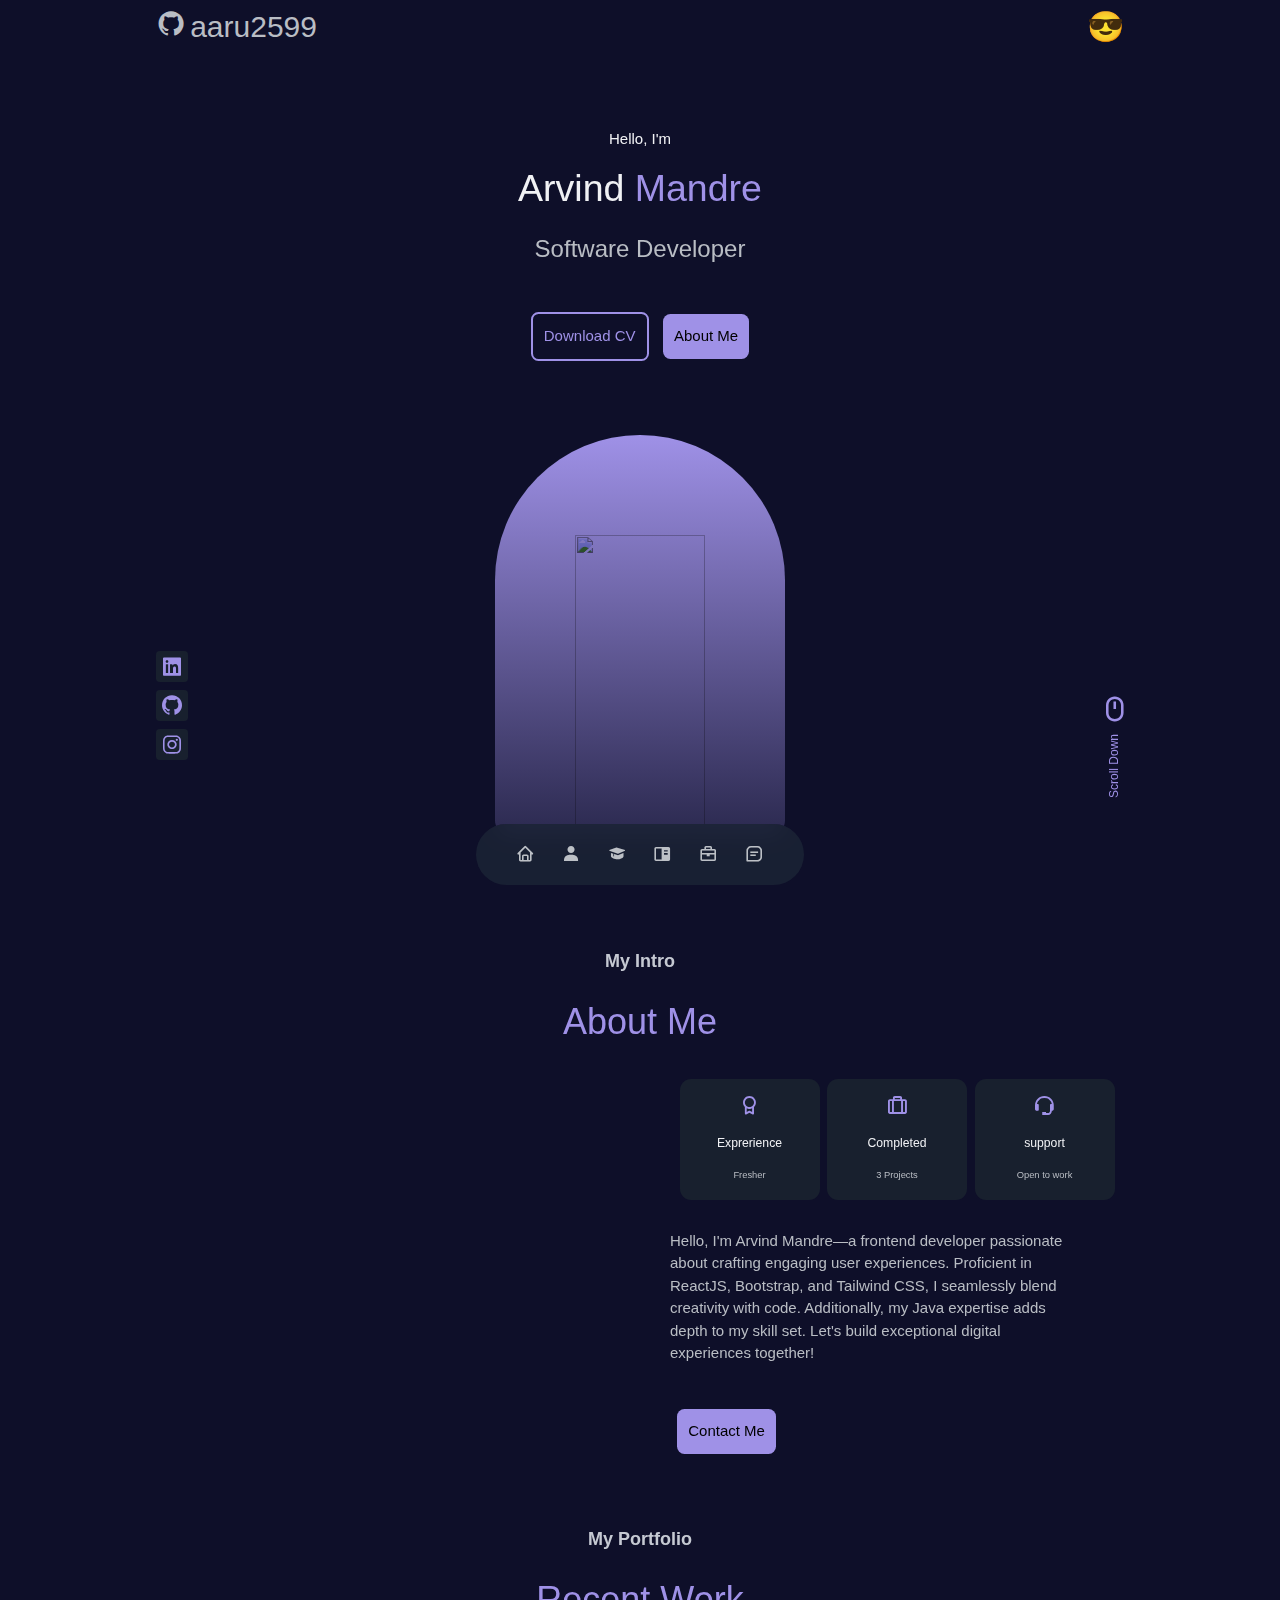
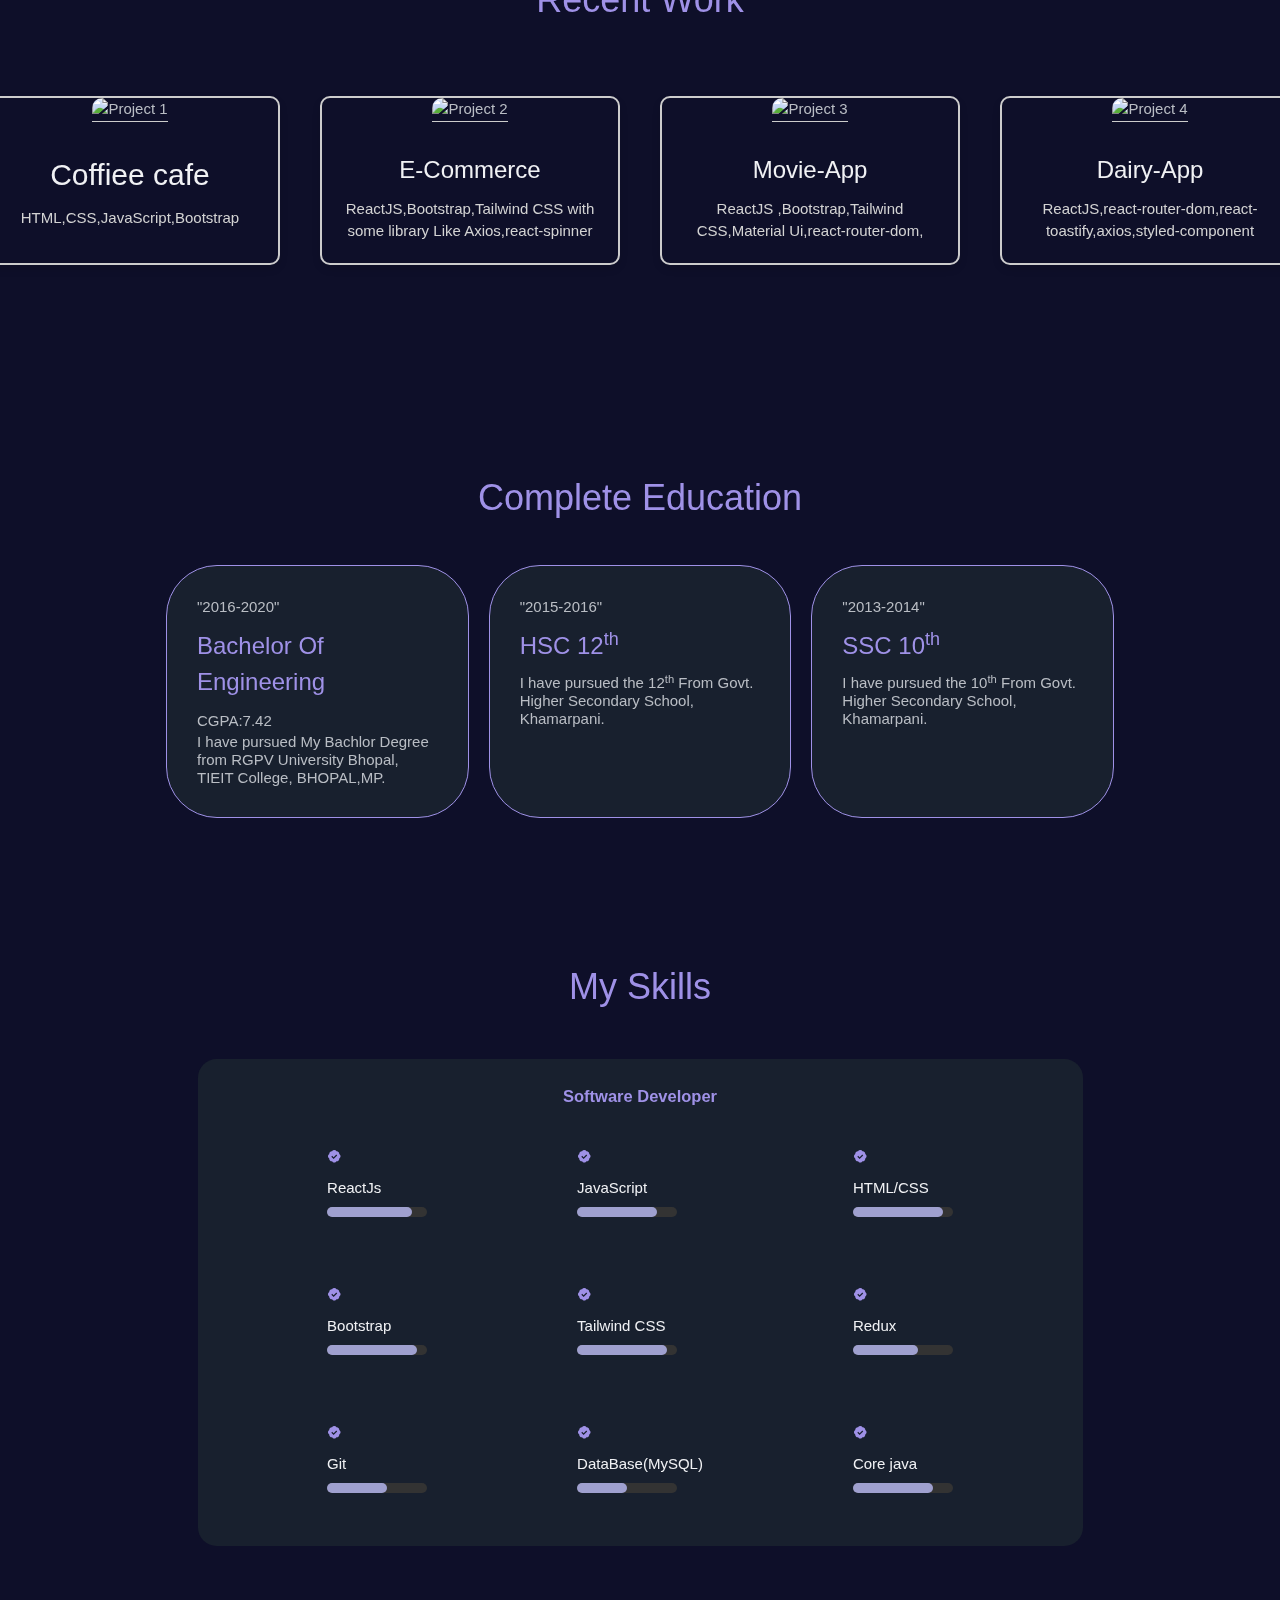
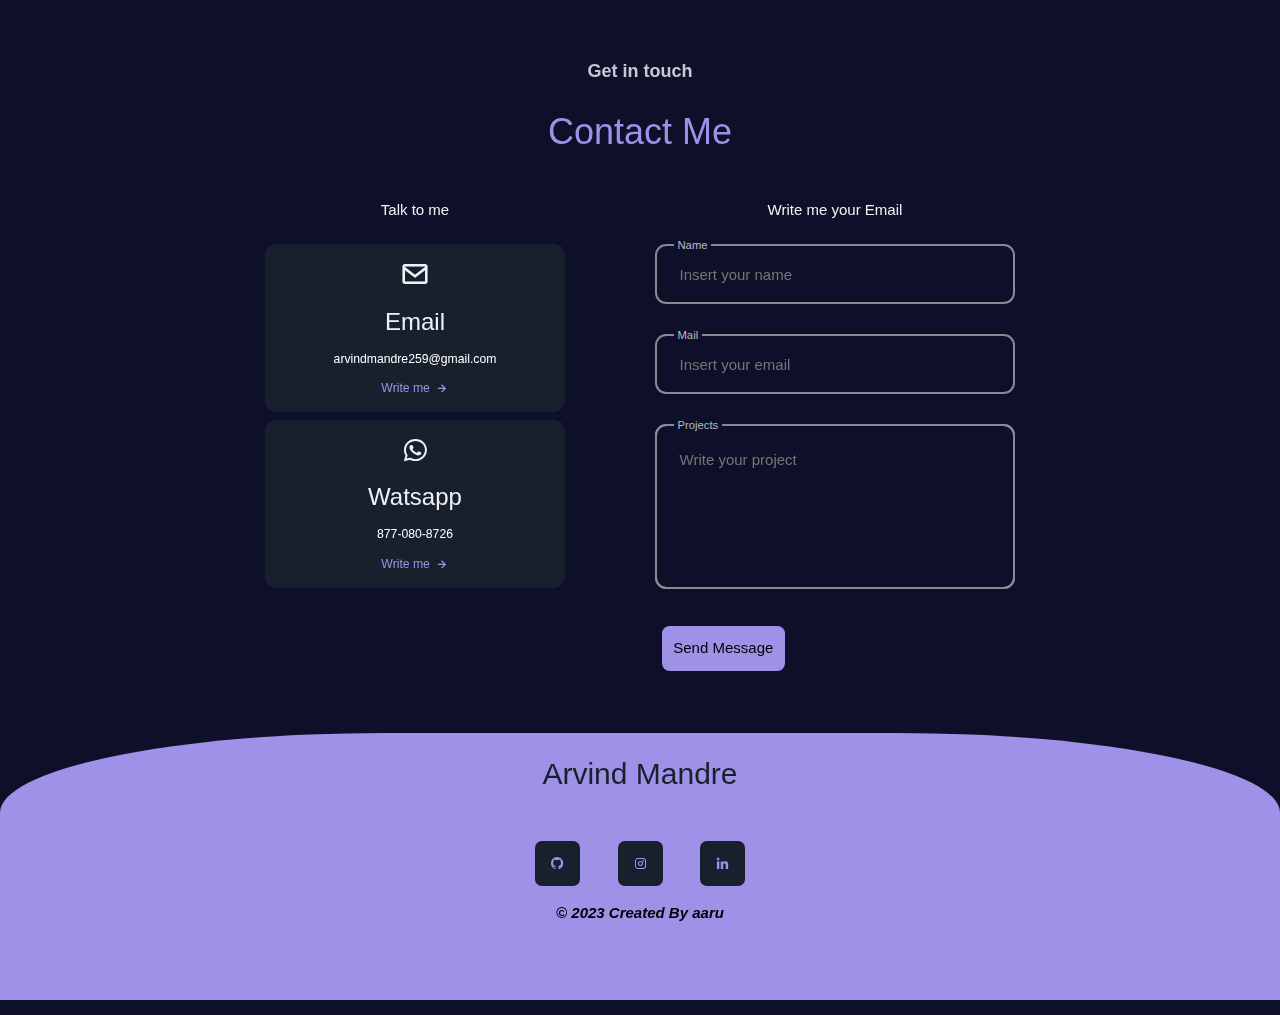
==== commit 471bd8ee: "Optimization" ====
--- a/Index.html
+++ b/Index.html
@@ -3,8 +3,8 @@
     <meta charset=UTF-8>
     <meta content="IE=edge" http-equiv=X-UA-Compatible>
     <meta content="width=device-width,initial-scale=1" name=viewport>
-
     <title>Portfolio</title>
+    <link href="./assets/fab.jpg" rel=icon type="image/icon type">
     <link href=./style/style.css rel=stylesheet>
     <link href=https://fonts.googleapis.com rel=preconnect>
     <link href=https://fonts.gstatic.com rel=preconnect crossorigin>
@@ -13,18 +13,22 @@
     <link href=https://unpkg.com/boxicons@latest/css/boxicons.min.css rel=stylesheet>
     <link href=https://www.w3schools.com/w3css/4/w3.css rel=stylesheet>
     <header class=header id=header style=position:fixed;top:0;left:0;width:100%;background-color:#0e0f29;z-index:100>
-     
         <nav class="container nav" style=height:3.5rem;display:flex;justify-content:space-between;align-items:center>
-            <div class="nav_logo"><i class="bx bxl-github " style="font-size: 2rem; font-weight: 500; color: 9f91e7; transition: .4s;"></i> <a href=https://github.com/aaru2599 style="font-size: 2rem;font-weight: 500; color: 9f91e7; transition: .4s;"
-                    target=_blank>aaru2599</a></div>
+            <div class=nav_logo><i class="bx bxl-github"
+                    style=font-size:2rem;font-weight:500;color:9f91e7;transition:.4s></i> <a
+                    href=https://github.com/aaru2599 target=_blank
+                    style=font-size:2rem;font-weight:500;color:9f91e7;transition:.4s>aaru2599</a></div>
             <div class=nav_menu>
                 <ul class=nav_list>
-                    <li class=nav_item><a href=#home class="nav_link active-link"><i class="bx bx-home"></i></a>
-                    <li class=nav_item><a href=#about class=nav_link><i class="bx bxs-user"></i></a>
-                    <li class=nav_item><a href=#education class=nav_link><i class="bx bxs-graduation"></i></a>
-                    <li class=nav_item><a href=#skills class=nav_link><i class="bx bxs-book-content"></i></a>
-                    <li class=nav_item><a href=#work class=nav_link><i class="bx bx-briefcase"></i></a>
-                    <li class=nav_item><a href=#contact class=nav_link><i class="bx bx-message-square-detail"></i></a>
+                    <li class=nav_item><a href=#home class="active-link nav_link"><i class="bx bx-home"></i></a>
+                    <li class=nav_item><a href=#about class="active-link nav_link"><i class="bx bxs-user"></i></a>
+                    <li class=nav_item><a href=#education class="active-link nav_link"><i
+                                class="bx bxs-graduation"></i></a>
+                    <li class=nav_item><a href=#skills class="active-link nav_link"><i
+                                class="bx bxs-book-content"></i></a>
+                    <li class=nav_item><a href=#work class="active-link nav_link"><i class="bx bx-briefcase"></i></a>
+                    <li class=nav_item><a href=#contact class="active-link nav_link"><i
+                                class="bx bx-message-square-detail"></i></a>
                 </ul>
             </div>
             <p>😎
@@ -36,7 +40,7 @@
                 <div class=home_data><span class=home_greeting>Hello, I'm</span>
                     <h1 class=home_name>Arvind<span> Mandre</span></h1>
                     <h3 class=home_education>Software Developer</h3>
-                    <div class=home_button><a href=./assets/Arvind_Resume.pdf class="button button--ghost"
+                    <div class=home_button><a href="./assets/Arvind-mandre-resume.pdf" class="button button--ghost"
                             download="">Download CV </a><a href=#about class="button about-btn">About Me</a></div>
                 </div>
                 <div class=home_handle><img alt="" src=./assets/Avatar.jpg class=home_img></div>
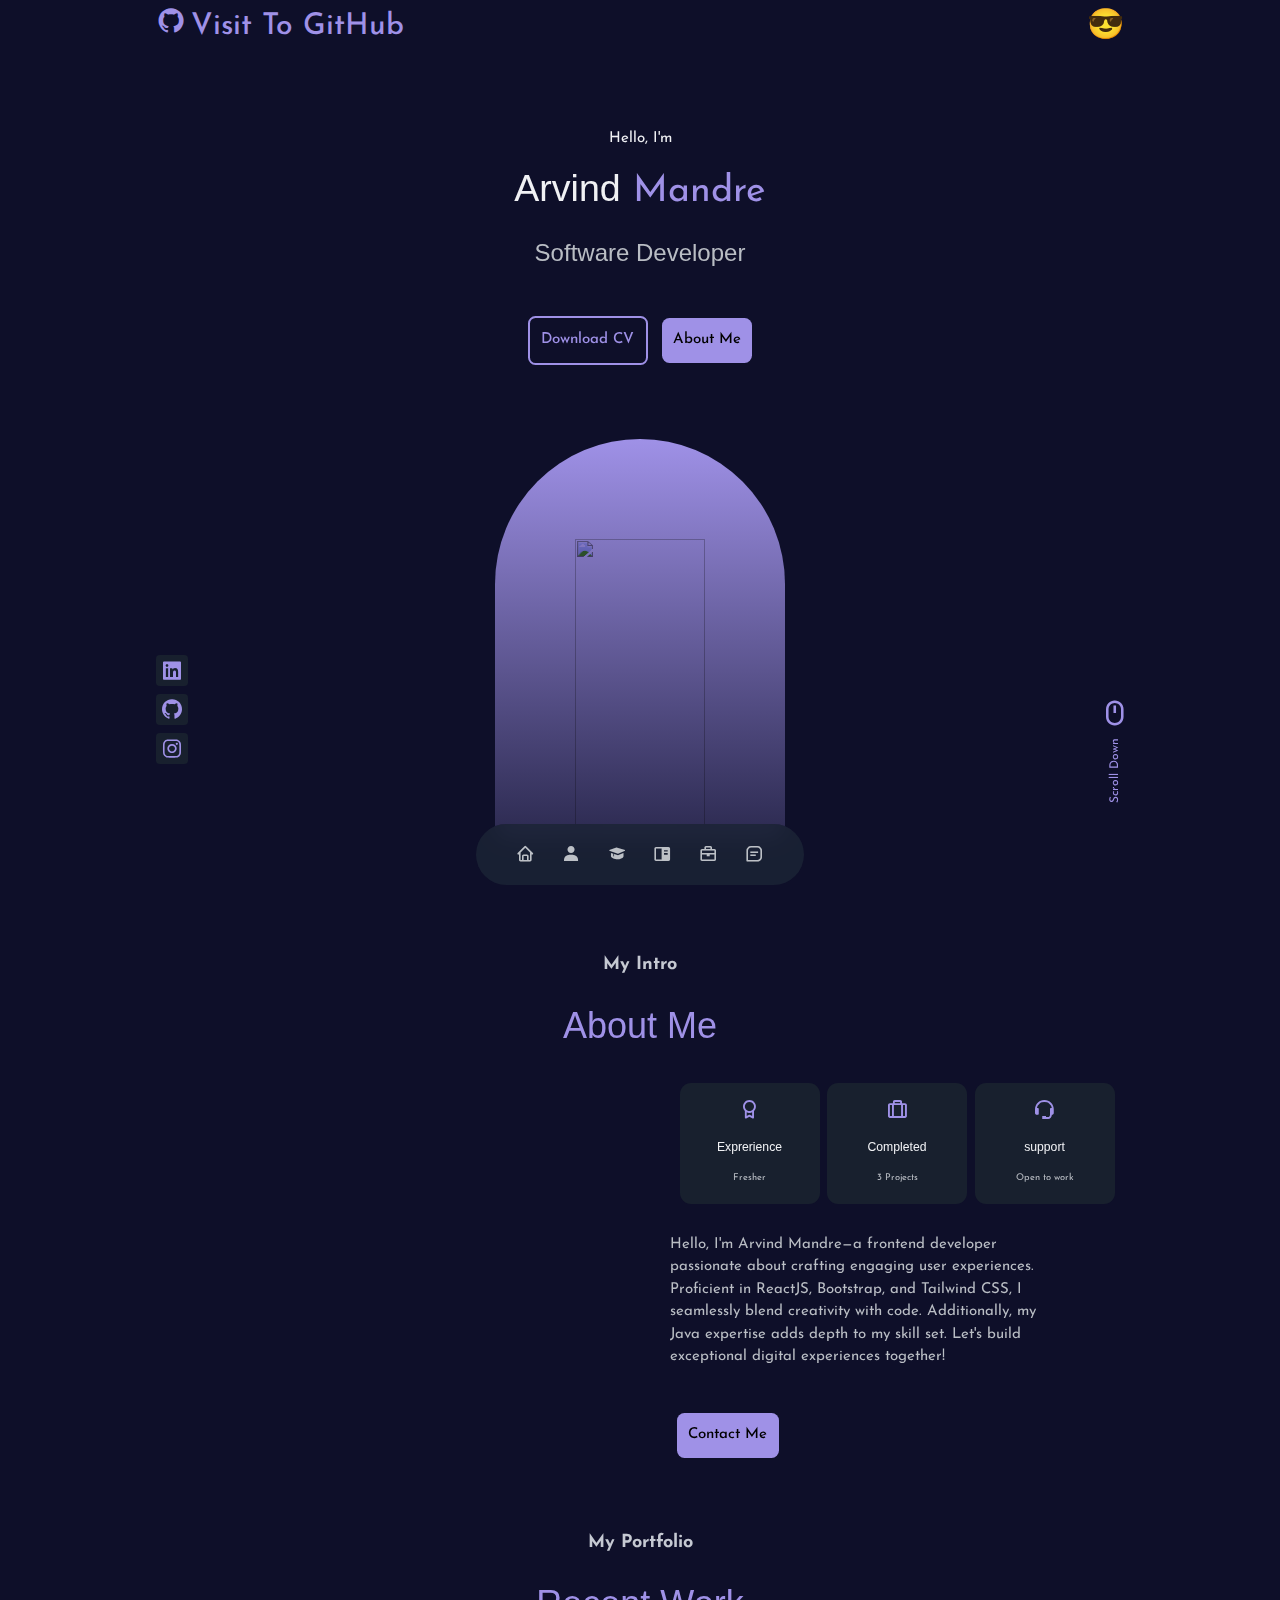
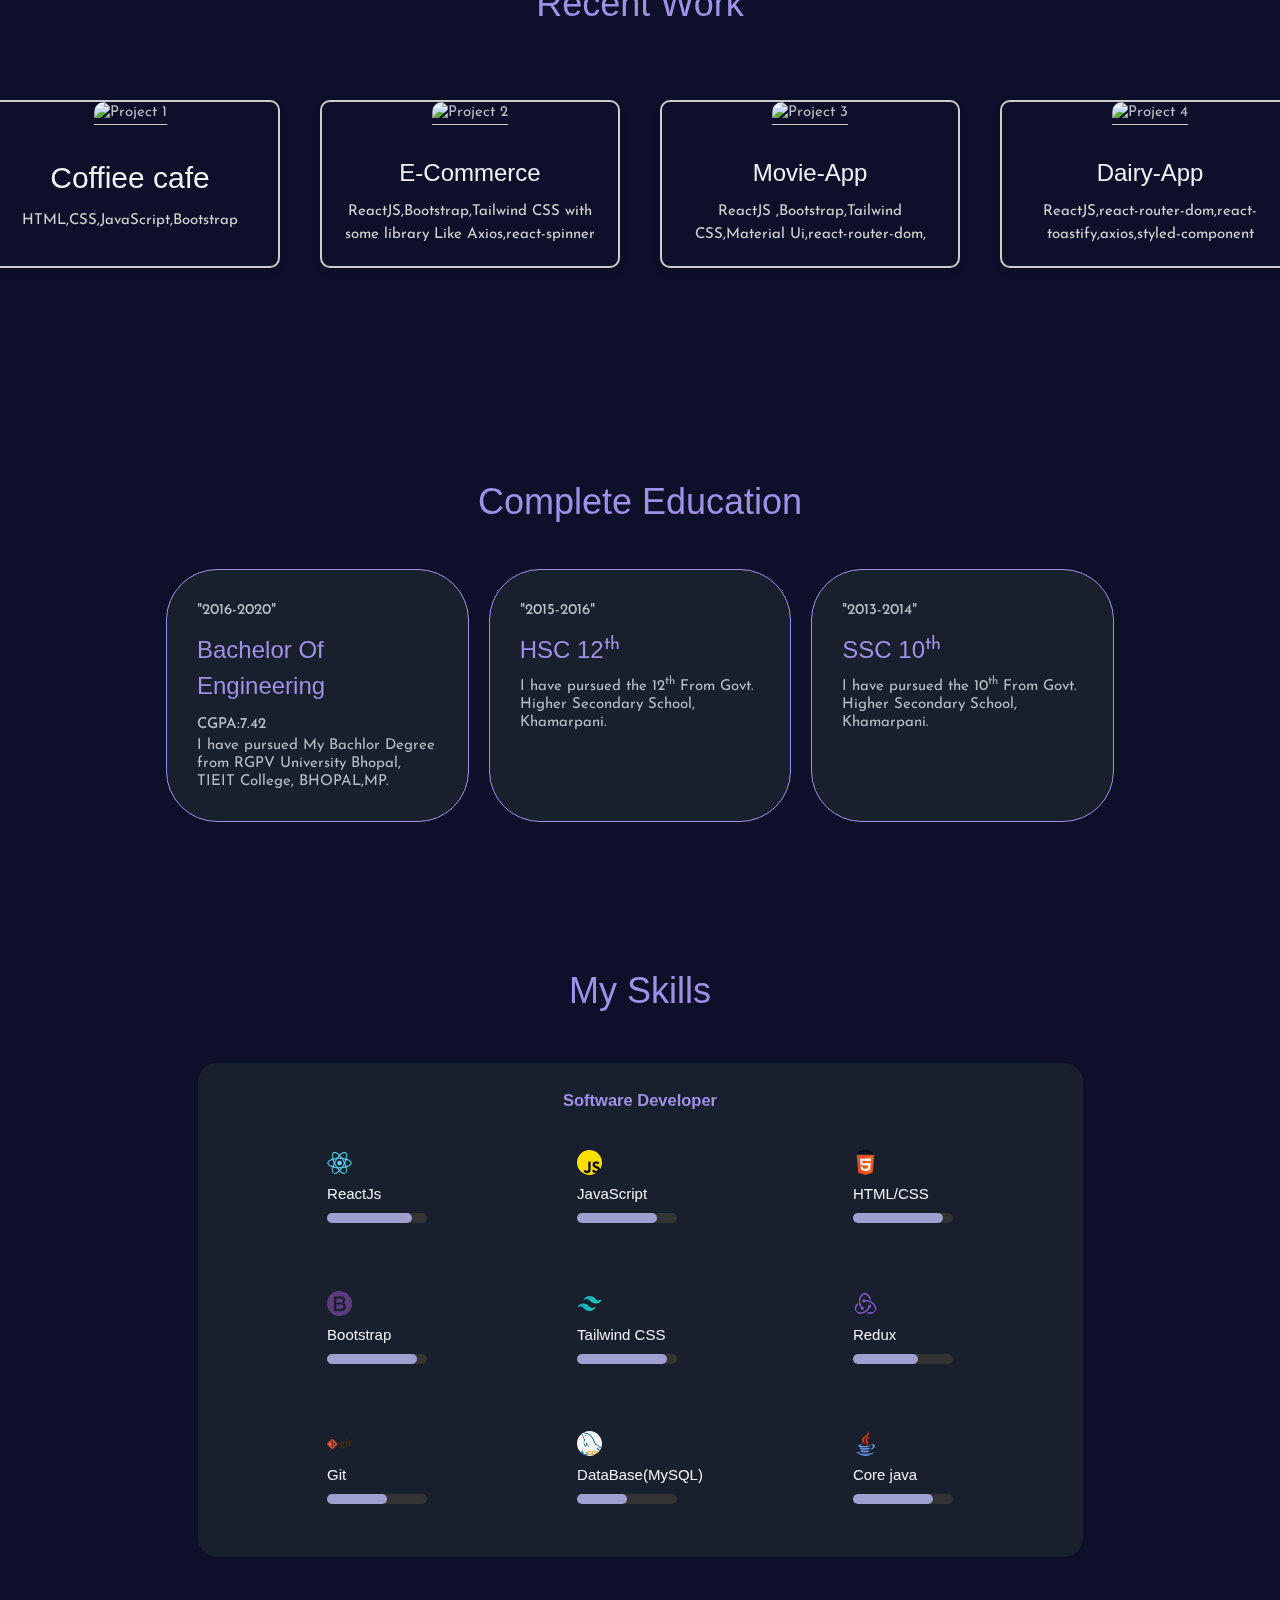
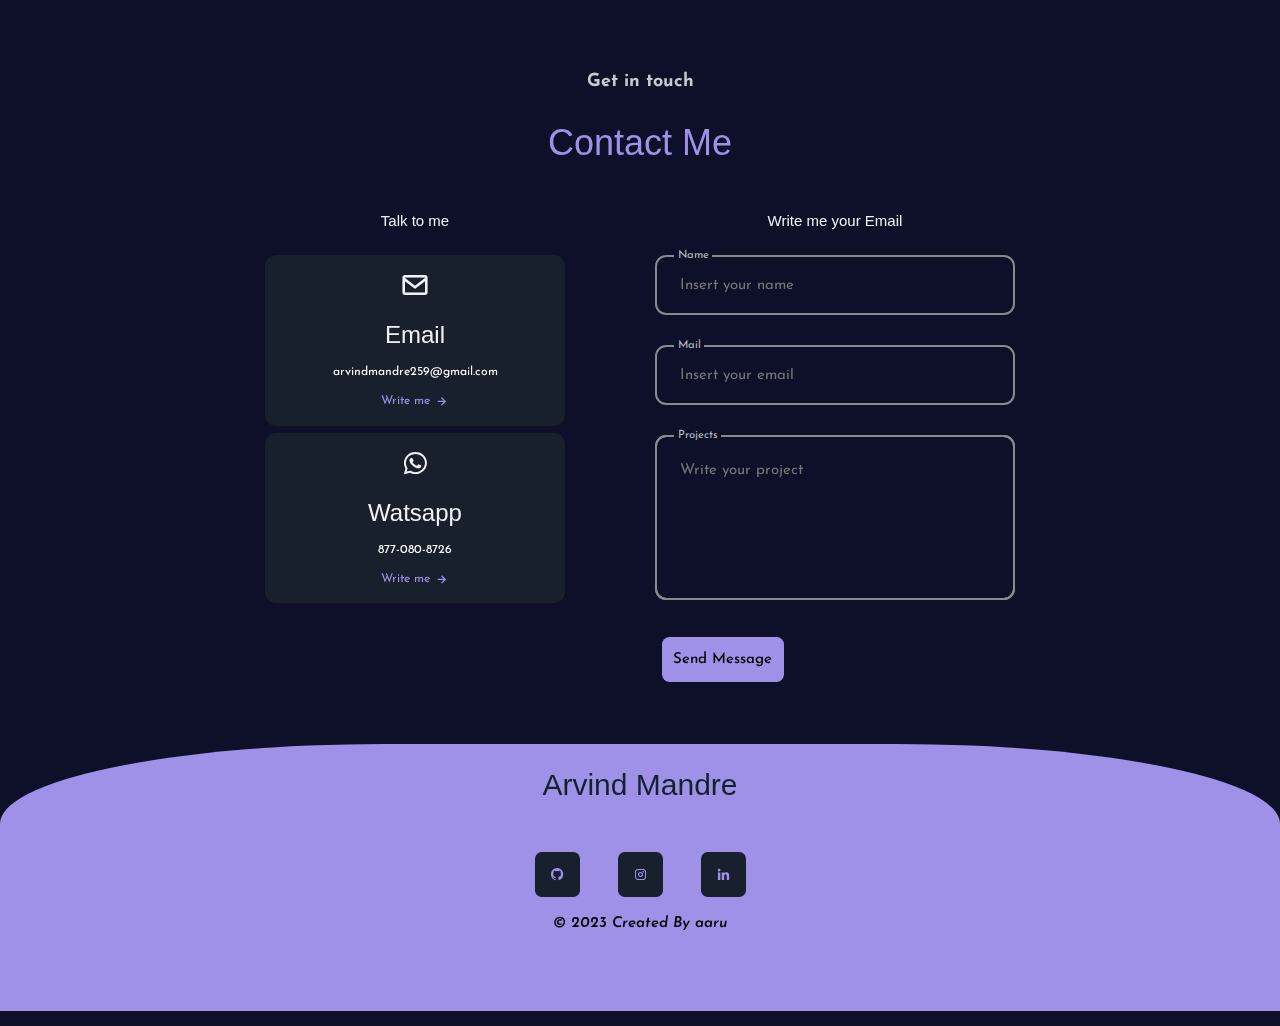
==== commit f7d89653: "Logo added" ====
--- a/Index.html
+++ b/Index.html
@@ -6,18 +6,22 @@
     <title>Portfolio</title>
     <link href="./assets/fab.jpg" rel=icon type="image/icon type">
     <link href=./style/style.css rel=stylesheet>
+    <!-- <link rel="stylesheet" href="https://fonts.google.com/specimen/Preahvihear"> -->
+    <link href="https://fonts.googleapis.com/css2?family=Josefin+Sans&family=Nunito:ital,wght@1,300&family=Preahvihear&display=swap" rel="stylesheet">
+
     <link href=https://fonts.googleapis.com rel=preconnect>
     <link href=https://fonts.gstatic.com rel=preconnect crossorigin>
+<!-- 
     <link href="https://fonts.googleapis.com/css2?family=Poppins:ital,wght@0,100;0,300;0,400;1,100;1,200&display=swap"
-        rel=stylesheet>
+        rel=stylesheet> -->
     <link href=https://unpkg.com/boxicons@latest/css/boxicons.min.css rel=stylesheet>
     <link href=https://www.w3schools.com/w3css/4/w3.css rel=stylesheet>
     <header class=header id=header style=position:fixed;top:0;left:0;width:100%;background-color:#0e0f29;z-index:100>
         <nav class="container nav" style=height:3.5rem;display:flex;justify-content:space-between;align-items:center>
             <div class=nav_logo><i class="bx bxl-github"
-                    style=font-size:2rem;font-weight:500;color:9f91e7;transition:.4s></i> <a
+                    style=font-size:2rem;font-weight:500;color:#9f91e7;transition:.4s></i> <a
                     href=https://github.com/aaru2599 target=_blank
-                    style=font-size:2rem;font-weight:500;color:9f91e7;transition:.4s>aaru2599</a></div>
+                    style=font-size:2rem;font-weight:500;color:#9f91e7;transition:.4s>Visit To GitHub</a></div>
             <div class=nav_menu>
                 <ul class=nav_list>
                     <li class=nav_item><a href=#home class="active-link nav_link"><i class="bx bx-home"></i></a>
@@ -133,19 +137,19 @@
                     <h3 class=skills_title>Software Developer</h3>
                     <div class=skills_box>
                         <div class=skills_group>
-                            <div class=skills_data><i class="bx bxs-badge-check"></i>
+                            <div class=skills_data><img src="./assets/react.jpg" alt="">
                                 <div>
                                     <h3 class=skills_name>ReactJs</h3>
                                     <div class="progress react-progress"></div><br>
                                 </div>
                             </div>
-                            <div class=skills_data><i class="bx bxs-badge-check"></i>
+                            <div class=skills_data><img src="./assets/bootstrap.png" alt="">
                                 <div>
                                     <h3 class=skills_name>Bootstrap</h3>
                                     <div class="progress bootstrap-progress"></div><br>
                                 </div>
                             </div>
-                            <div class=skills_data><i class="bx bxs-badge-check"></i>
+                            <div class=skills_data><img src="./assets/git.png" alt="">
                                 <div>
                                     <h3 class=skills_name>Git</h3>
                                     <div class="progress git-progress"></div><br>
@@ -153,19 +157,19 @@
                             </div>
                         </div>
                         <div class=skills_group>
-                            <div class=skills_data><i class="bx bxs-badge-check"></i>
+                            <div class=skills_data><img src="./assets/js1.png" alt="">
                                 <div>
                                     <h3 class=skills_name>JavaScript</h3>
                                     <div class="progress js-progress"></div><br>
                                 </div>
                             </div>
-                            <div class=skills_data><i class="bx bxs-badge-check"></i>
+                            <div class=skills_data><img src="./assets/tailwindcss.svg" alt="">
                                 <div>
                                     <h3 class=skills_name>Tailwind CSS</h3>
                                     <div class="progress tailwind-progress"></div><br>
                                 </div>
                             </div>
-                            <div class=skills_data><i class="bx bxs-badge-check"></i>
+                            <div class=skills_data><img src="./assets/mysql.png" alt="">
                                 <div>
                                     <h3 class=skills_name>DataBase(MySQL)</h3>
                                     <div class="progress mysql-progress"></div><br>
@@ -173,19 +177,19 @@
                             </div>
                         </div>
                         <div class=skills_group>
-                            <div class=skills_data><i class="bx bxs-badge-check"></i>
+                            <div class=skills_data><img src="./assets/html.png" alt="">
                                 <div>
                                     <h3 class=skills_name>HTML/CSS</h3>
                                     <div class="progress html-progress"></div><br>
                                 </div>
                             </div>
-                            <div class=skills_data><i class="bx bxs-badge-check"></i>
+                            <div class=skills_data><img src="./assets/redux.png" alt="">
                                 <div>
                                     <h3 class=skills_name>Redux</h3>
                                     <div class="progress redux-progress"></div><br>
                                 </div>
                             </div>
-                            <div class=skills_data><i class="bx bxs-badge-check"></i>
+                            <div class=skills_data><img src="./assets/java.png" alt="">
                                 <div>
                                     <h3 class=skills_name>Core java</h3>
                                     <div class="progress java-progress"></div><br>
@@ -237,4 +241,4 @@
                         target=_blank><i class="bx icons bxl-linkedin"></i></a></div>
                 <p class=Copyright>© 2023 Created By aaru
             </footer>
-    </main>+    </main>
